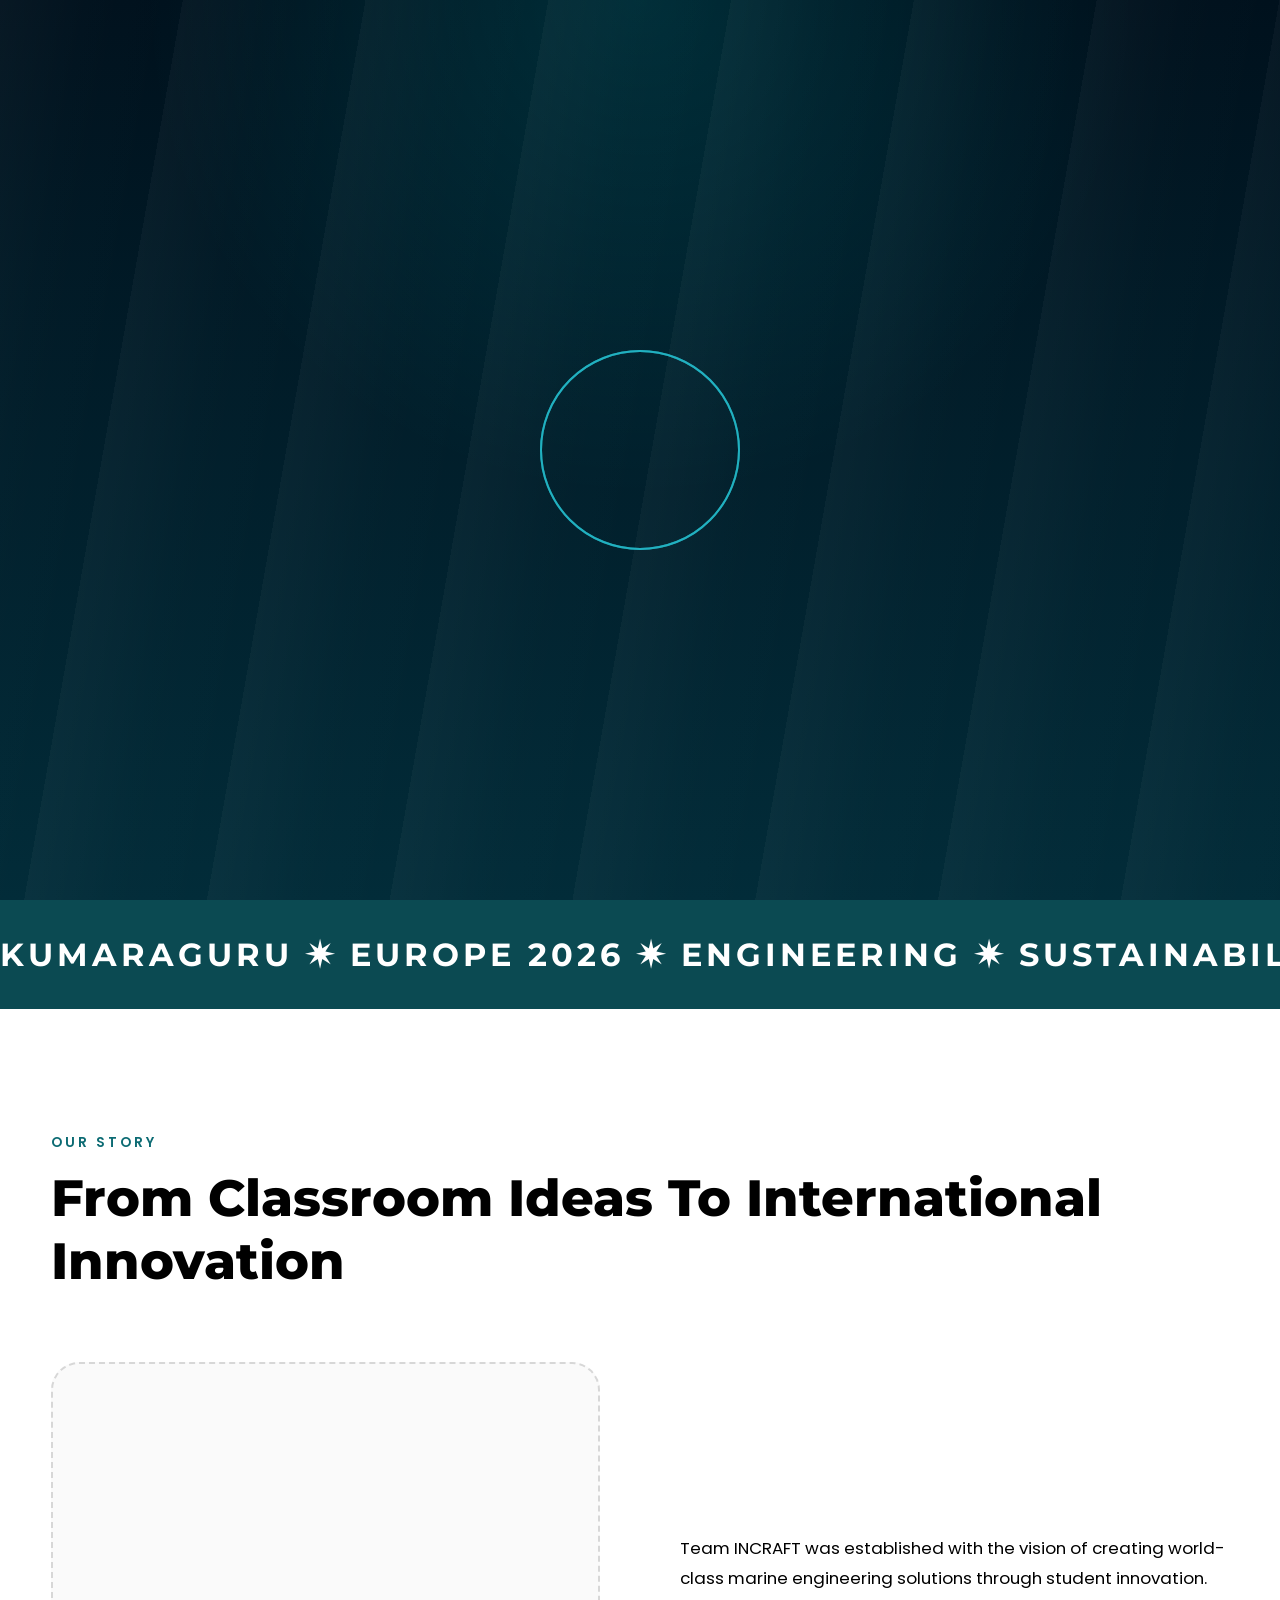
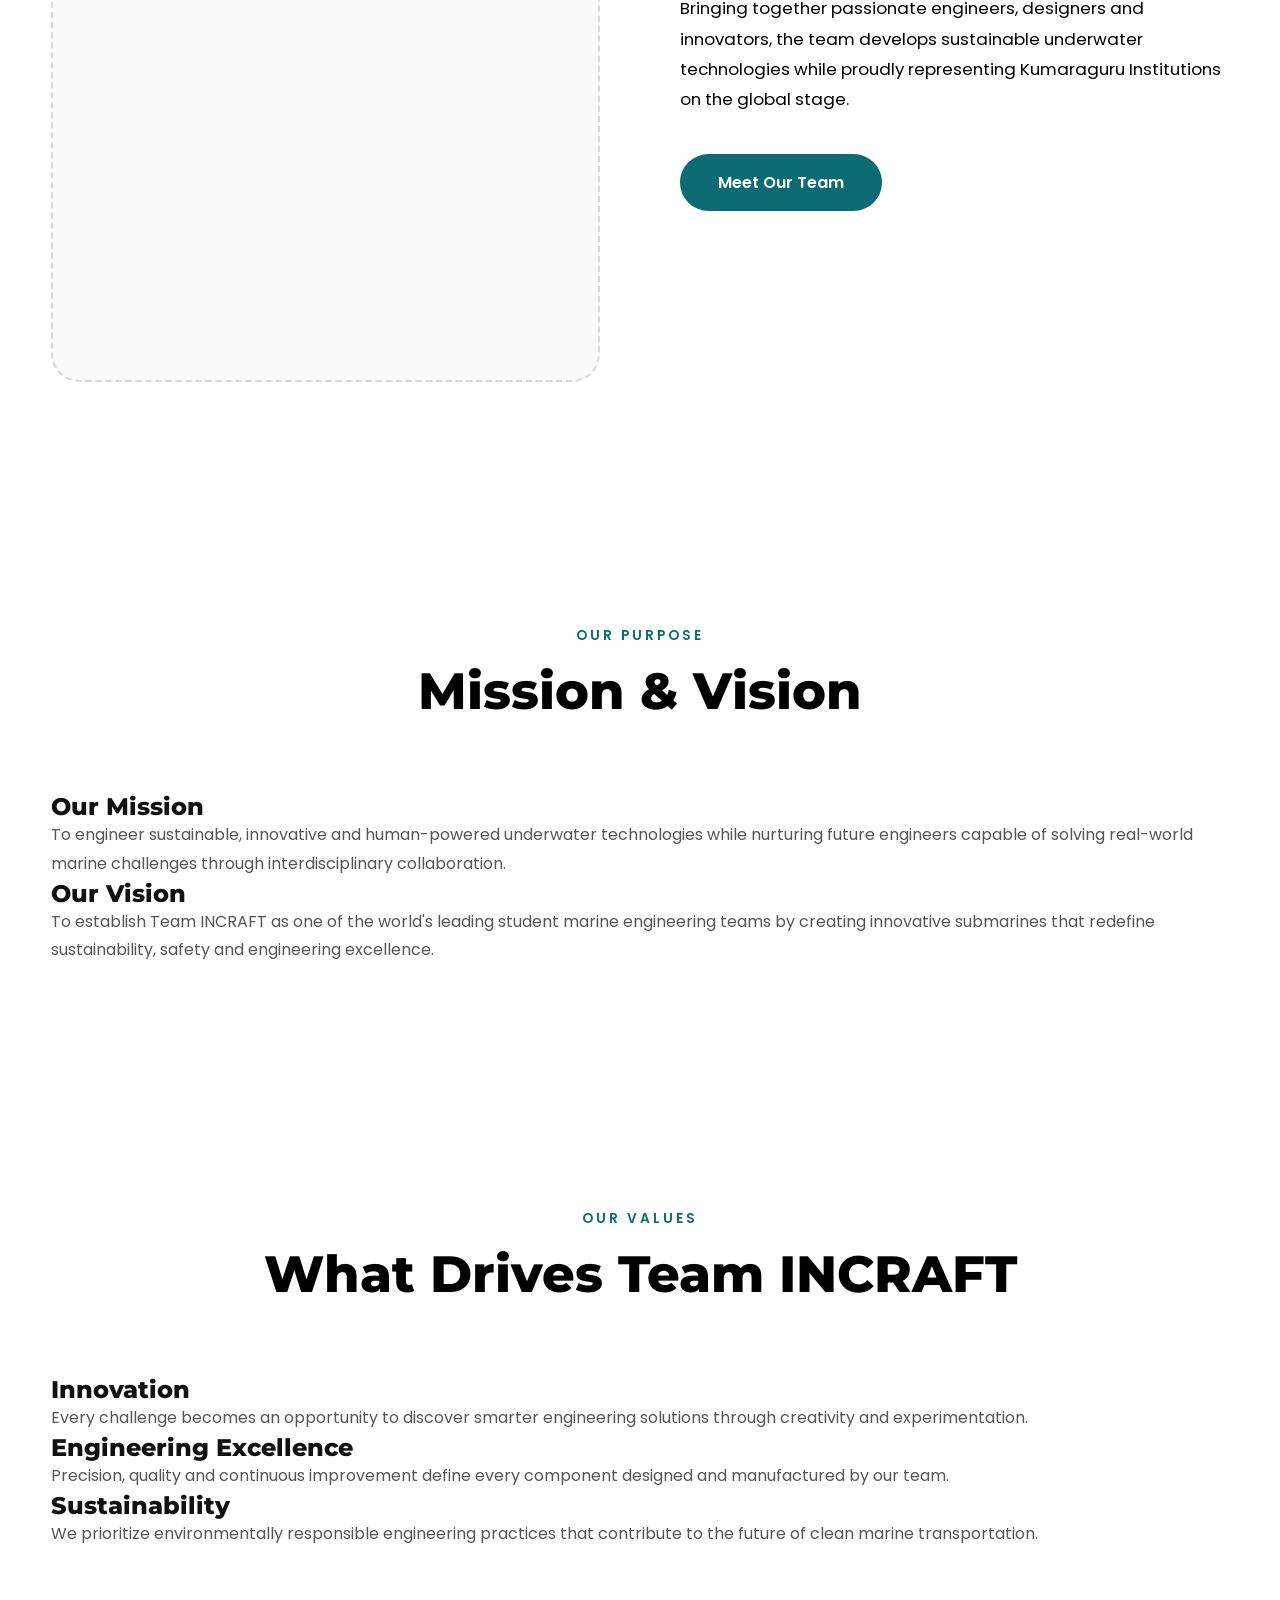
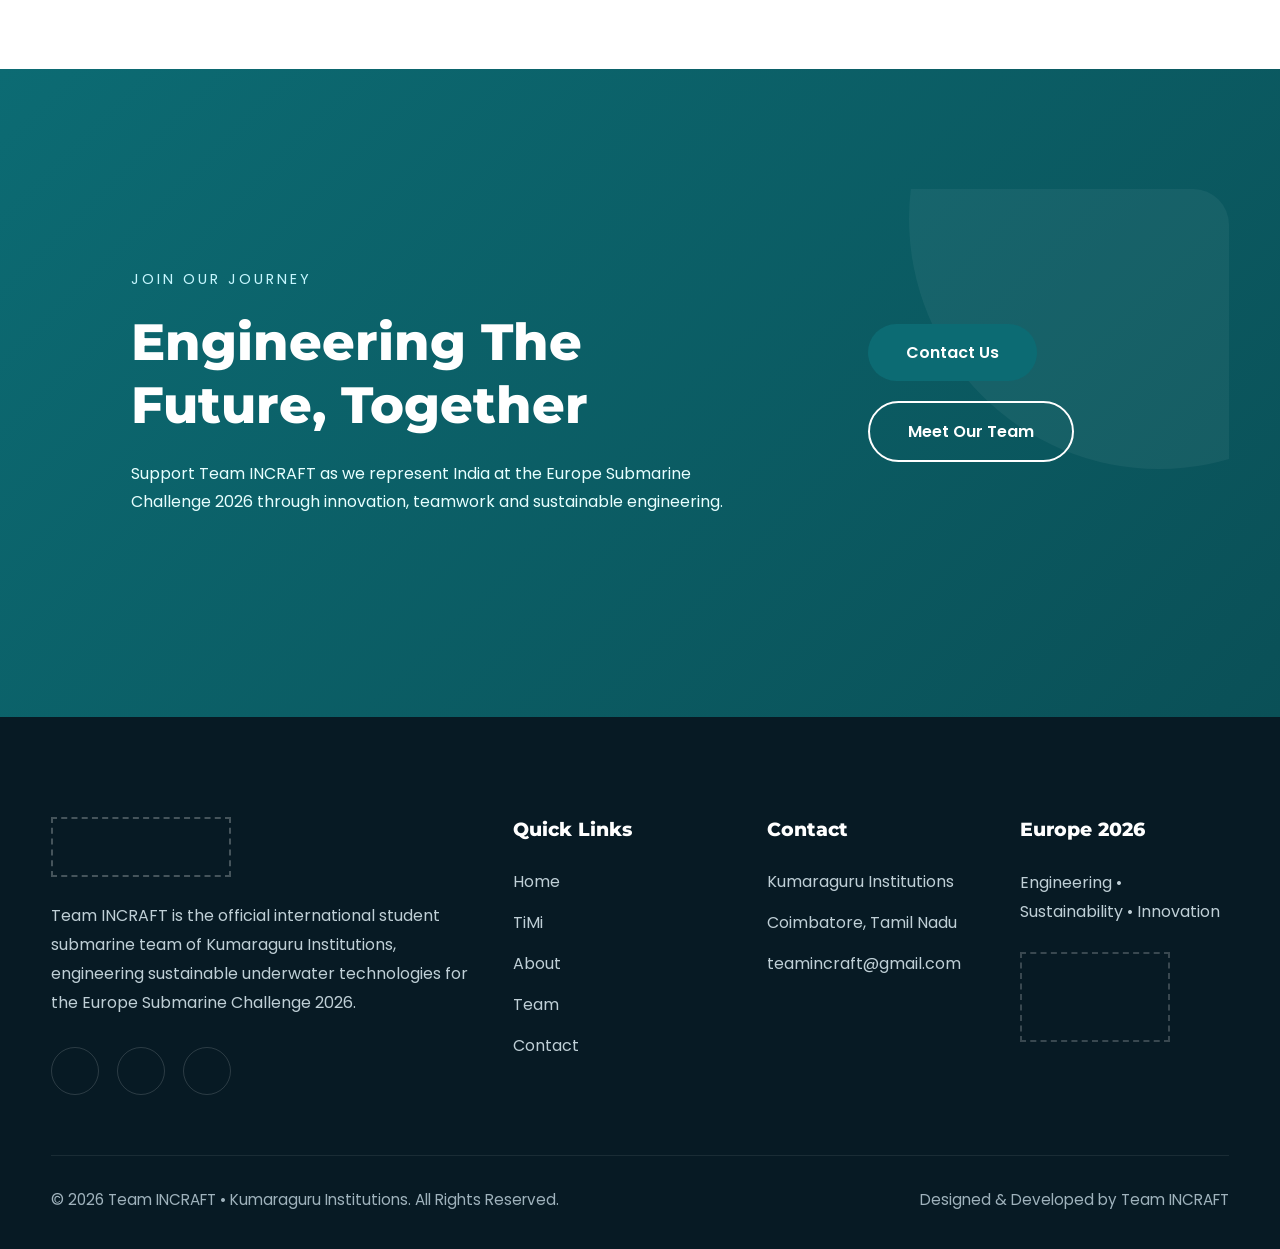
==== about.html @ 266bc71b "started" ====
<!-- ========================================= -->
<!-- about.html -->
<!-- Part 1/3 -->
<!-- ========================================= -->

<!DOCTYPE html>
<html lang="en">

<head>

    <meta charset="UTF-8">
    <meta http-equiv="X-UA-Compatible" content="IE=edge">
    <meta name="viewport" content="width=device-width, initial-scale=1.0">

    <title>About Team INCRAFT | Kumaraguru Institutions</title>

    <meta name="description"
        content="Learn about Team INCRAFT, India's international student engineering team representing Kumaraguru Institutions in the Europe Submarine Challenge 2026.">

    <link rel="preconnect" href="https://fonts.googleapis.com">

    <link rel="preconnect" href="https://fonts.gstatic.com" crossorigin>

    <link href="https://fonts.googleapis.com/css2?family=Montserrat:wght@300;400;500;600;700;800;900&family=Poppins:wght@300;400;500;600;700&display=swap"
        rel="stylesheet">

    <link rel="stylesheet" href="css/style.css">
    <link rel="stylesheet" href="css/responsive.css">

</head>

<body>

    <!-- ========================================= -->
    <!-- LOADER -->
    <!-- ========================================= -->

    <div id="loader">

        <div class="ocean-gradient"></div>

        <div class="light-rays"></div>

        <div class="bubble-layer">

            <img src="assets/loading/bubbles.svg" alt="">
            <img src="assets/loading/bubbles.svg" alt="">
            <img src="assets/loading/bubbles.svg" alt="">
            <img src="assets/loading/bubbles.svg" alt="">

        </div>

        <div class="sonar-circle sonar-1"></div>
        <div class="sonar-circle sonar-2"></div>
        <div class="sonar-circle sonar-3"></div>


        <div class="loader-logo">

            <img src="assets/loading/logo.svg" alt="Team INCRAFT">

        </div>

    </div>

    <!-- ========================================= -->
    <!-- WEBSITE -->
    <!-- ========================================= -->

    <div id="website">

        <!-- ========================================= -->
        <!-- NAVBAR -->
        <!-- ========================================= -->

        <header class="navbar">

            <div class="container">

                <a href="index.html" class="logo">

                    <div class="logo-box"></div>

                </a>

                <nav>

                    <ul class="nav-links">

                        <li><a href="index.html">Home</a></li>

                        <li><a href="team.html">Team</a></li>

                        <li><a href="timi.html">TiMi</a></li>

                        <li><a class="active" href="about.html">About</a></li>

                        <li><a href="contact.html">Contact</a></li>

                    </ul>

                </nav>

                <a href="contact.html" class="support-btn">

                    Support Us

                </a>

              <a href="menu.html" class="mobile-toggle" aria-label="Open Menu">

    <span></span>
    <span></span>
    <span></span>

</a>

        </header>

        <!-- ========================================= -->
        <!-- HERO -->
        <!-- ========================================= -->

        <section class="hero">

            <div class="hero-overlay"></div>

            <div class="container hero-container">

                <div class="hero-content">

                    <p class="hero-subtitle">

                        ABOUT TEAM INCRAFT

                    </p>

                    <h1>

                        Engineering

                        <span>

                            The Future Beneath
                            The Ocean

                        </span>

                    </h1>

                    <p class="hero-description">

                        Team INCRAFT is the official student engineering
                        team of Kumaraguru Institutions developing
                        India's next-generation human-powered submarine
                        for the Europe Submarine Challenge 2026.

                    </p>

                </div>

                <div class="hero-image">

                    <img src="/assets/loading/submarine.svg">
                </div>

            </div>

        </section>

        <!-- ========================================= -->
        <!-- MARQUEE -->
        <!-- ========================================= -->

        <section class="marquee-section">

            <div class="marquee">

                <div class="marquee-track">

                    <span>

                        KUMARAGURU ✷ EUROPE 2026 ✷ ENGINEERING ✷ SUSTAINABILITY ✷

                    </span>

                    <span>

                        KUMARAGURU ✷ EUROPE 2026 ✷ ENGINEERING ✷ SUSTAINABILITY ✷

                    </span>

                    <span>

                        KUMARAGURU ✷ EUROPE 2026 ✷ ENGINEERING ✷ SUSTAINABILITY ✷

                    </span>

                </div>

            </div>

        </section>

        <!-- ========================================= -->
        <!-- OUR STORY -->
        <!-- ========================================= -->

        <section class="about-preview">

            <div class="container">

                <div class="section-heading">

                    <span>

                        OUR STORY

                    </span>

                    <h2>

                        From Classroom Ideas To
                        International Innovation

                    </h2>

                </div>

                <div class="about-grid">

                    <div class="about-image">

                        <!-- Team Working Image -->

                    </div>

                    <div class="about-content">

                        <p>

                            Team INCRAFT was established with the vision
                            of creating world-class marine engineering
                            solutions through student innovation.
                            Bringing together passionate engineers,
                            designers and innovators, the team develops
                            sustainable underwater technologies while
                            proudly representing Kumaraguru Institutions
                            on the global stage.

                        </p>

                        <a href="team.html" class="primary-btn">

                            Meet Our Team

                        </a>

                    </div>

                </div>

            </div>

        </section>

                <!-- ========================================= -->
        <!-- MISSION & VISION -->
        <!-- ========================================= -->

        <section class="mission-vision">

            <div class="container">

                <div class="section-heading center">

                    <span>

                        OUR PURPOSE

                    </span>

                    <h2>

                        Mission & Vision

                    </h2>

                </div>

                <div class="mission-grid">

                    <!-- Mission Card -->

                    <article class="mission-card">

                        <div class="mission-icon">

                            <!-- Mission Icon -->

                        </div>

                        <h3>

                            Our Mission

                        </h3>

                        <p>

                            To engineer sustainable, innovative and
                            human-powered underwater technologies while
                            nurturing future engineers capable of solving
                            real-world marine challenges through
                            interdisciplinary collaboration.

                        </p>

                    </article>

                    <!-- Vision Card -->

                    <article class="mission-card">

                        <div class="mission-icon">

                            <!-- Vision Icon -->

                        </div>

                        <h3>

                            Our Vision

                        </h3>

                        <p>

                            To establish Team INCRAFT as one of the
                            world's leading student marine engineering
                            teams by creating innovative submarines that
                            redefine sustainability, safety and
                            engineering excellence.

                        </p>

                    </article>

                </div>

            </div>

        </section>

        <!-- ========================================= -->
        <!-- OUR VALUES -->
        <!-- ========================================= -->

        <section class="values-section">

            <div class="container">

                <div class="section-heading center">

                    <span>

                        OUR VALUES

                    </span>

                    <h2>

                        What Drives Team INCRAFT

                    </h2>

                </div>

                <div class="features-grid">

                    <!-- Value 01 -->

                    <article class="feature-card">

                        <div class="feature-image">

                            <!-- Innovation Image -->

                        </div>

                        <h3>

                            Innovation

                        </h3>

                        <p>

                            Every challenge becomes an opportunity to
                            discover smarter engineering solutions through
                            creativity and experimentation.

                        </p>

                    </article>

                    <!-- Value 02 -->

                    <article class="feature-card">

                        <div class="feature-image">

                            <!-- Engineering Image -->

                        </div>

                        <h3>

                            Engineering Excellence

                        </h3>

                        <p>

                            Precision, quality and continuous improvement
                            define every component designed and
                            manufactured by our team.

                        </p>

                    </article>

                    <!-- Value 03 -->

                    <article class="feature-card">

                        <div class="feature-image">

                            <!-- Sustainability Image -->

                        </div>

                        <h3>

                            Sustainability

                        </h3>

                        <p>

                            We prioritize environmentally responsible
                            engineering practices that contribute to the
                            future of clean marine transportation.

                        </p>

                    </article>

                </div>

            </div>

        </section>

        <!-- ========================================= -->
        <!-- CTA -->
        <!-- ========================================= -->

        <section class="cta-section">

            <div class="container">

                <div class="cta-wrapper">

                    <div class="cta-content">

                        <span>

                            JOIN OUR JOURNEY

                        </span>

                        <h2>

                            Engineering The Future,
                            Together

                        </h2>

                        <p>

                            Support Team INCRAFT as we represent India at
                            the Europe Submarine Challenge 2026 through
                            innovation, teamwork and sustainable
                            engineering.

                        </p>

                    </div>

                    <div class="cta-buttons">

                        <a href="contact.html" class="primary-btn">

                            Contact Us

                        </a>

                        <a href="team.html" class="secondary-btn">

                            Meet Our Team

                        </a>

                    </div>

                </div>

            </div>

        </section>

                <!-- ========================================= -->
        <!-- FOOTER -->
        <!-- ========================================= -->

        <footer class="footer">

            <div class="container">

                <div class="footer-top">

                    <!-- ABOUT -->

                    <div class="footer-column">

                        <div class="footer-logo">

                            <!-- Team INCRAFT Logo -->

                        </div>

                        <p>

                            Team INCRAFT is the official international
                            student submarine team of Kumaraguru
                            Institutions, engineering sustainable
                            underwater technologies for the Europe
                            Submarine Challenge 2026.

                        </p>

                        <div class="footer-socials">

                            <a href="#" aria-label="Instagram">

                                <!-- Instagram -->

                            </a>

                            <a href="#" aria-label="LinkedIn">

                                <!-- LinkedIn -->

                            </a>

                            <a href="#" aria-label="YouTube">

                                <!-- YouTube -->

                            </a>

                        </div>

                    </div>

                    <!-- QUICK LINKS -->

                    <div class="footer-column">

                        <h4>

                            Quick Links

                        </h4>

                        <ul>

                            <li><a href="index.html">Home</a></li>

                            <li><a href="timi.html">TiMi</a></li>

                            <li><a href="about.html">About</a></li>

                            <li><a href="team.html">Team</a></li>

                            <li><a href="contact.html">Contact</a></li>

                        </ul>

                    </div>

                    <!-- CONTACT -->

                    <div class="footer-column">

                        <h4>

                            Contact

                        </h4>

                        <ul>

                            <li>

                                Kumaraguru Institutions

                            </li>

                            <li>

                                Coimbatore, Tamil Nadu

                            </li>

                            <li>

                                teamincraft@gmail.com

                            </li>

                        </ul>

                    </div>

                    <!-- EUROPE -->

                    <div class="footer-column">

                        <h4>

                            Europe 2026

                        </h4>

                        <p>

                            Engineering • Sustainability • Innovation

                        </p>

                        <div class="footer-kct-logo">

                            <!-- Kumaraguru Institutions Logo -->

                        </div>

                    </div>

                </div>

                <div class="footer-divider"></div>

                <div class="footer-bottom">

                    <p>

                        © 2026 Team INCRAFT • Kumaraguru Institutions.
                        All Rights Reserved.

                    </p>

                    <p>

                        Designed & Developed by Team INCRAFT

                    </p>

                </div>

            </div>

        </footer>

    </div>


    <script src="js/main.js"></script>

</body>

</html>
---- css/style.css ----
@import url('https://fonts.googleapis.com/css2?family=Montserrat:wght@300;400;500;600;700;800;900&family=Poppins:wght@300;400;500;600;700&display=swap');


/*==================================================
CSS VARIABLES
====================================================*/

:root{

    --primary:#0C6B73;
    --primary-light:#27C5D6;
    --secondary:#06383D;

    --white:#ffffff;
    --black:#111111;

    --text:#555555;

    --background:#F7F9FB;

    --border:#E5E7EB;

    --shadow:0 15px 45px rgba(0,0,0,.08);

    --radius:18px;

    --transition:.4s ease;

    --container:1400px;

}


/*==================================================
RESET
====================================================*/

*{

    margin:0;
    padding:0;
    box-sizing:border-box;

}

html{

    scroll-behavior:smooth;

}

body{

    font-family:'Poppins',sans-serif;
    background:var(--white);
    color:var(--text);
}

img{

    display:block;
    width:100%;

}

a{

    text-decoration:none;

}

ul{

    list-style:none;

}

button{

    border:none;
    outline:none;
    cursor:pointer;
    background:none;

}


/*==================================================
TYPOGRAPHY
====================================================*/

h1,h2,h3,h4,h5,h6{

    font-family:'Montserrat',sans-serif;
    color:#111;
    font-weight:800;

}

h1{

    font-size:clamp(3rem,7vw,6.5rem);
    line-height:1;

}

h2{

    font-size:clamp(2.2rem,4vw,4rem);

}

h3{

    font-size:1.5rem;

}

p{

    line-height:1.8;
    font-size:1rem;

}


/*==================================================
COMMON
====================================================*/

.container{

    width:min(92%,var(--container));
    margin:auto;

}

section{

    padding:120px 0;
    position:relative;

}

.section-heading{

    margin-bottom:70px;

}

.section-heading span{

    font-size:.85rem;
    letter-spacing:3px;
    color:var(--primary);
    text-transform:uppercase;
    font-weight:600;

}

.section-heading h2{

    margin-top:12px;

    color: #000000;

}
.section-heading p{
    color: #000000;

}
.center{

    text-align:center;

}


/*==================================================
BUTTONS
====================================================*/

.primary-btn{

    display:inline-flex;
    align-items:center;
    justify-content:center;

    padding:16px 38px;

    background:var(--primary);

    color:#fff;

    border-radius:100px;

    transition:var(--transition);

    font-weight:600;

}

.primary-btn:hover{

    background:#084d53;
    transform:translateY(-4px);

}

.secondary-btn{

    display:inline-flex;

    align-items:center;

    justify-content:center;

    padding:16px 38px;

    border:2px solid var(--primary);

    color:var(--primary);

    border-radius:100px;

    transition:var(--transition);

    font-weight:600;

}

.secondary-btn:hover{

    background:var(--primary);
    color:#fff;

}


/*==================================================
LOADER
====================================================*/

#loader{

    position:fixed;

    inset:0;

    background:#001722;

    display:flex;

    align-items:center;

    justify-content:center;

    flex-direction:column;

    z-index:99999;

    overflow:hidden;

}

.ocean-gradient{

    position:absolute;

    inset:0;

    background:
    radial-gradient(circle at top,
    rgba(0,255,255,.12),
    transparent 45%),
    linear-gradient(#00111d,#022c39);

}

.light-rays{

    position:absolute;

    width:100%;

    height:100%;

    background:
    repeating-linear-gradient(
    100deg,
    rgba(255,255,255,.08),
    rgba(255,255,255,.02) 90px,
    transparent 180px);

    opacity:.4;

    animation:rays 4s linear infinite;

}

.loader-submarine{

    width:280px;

    animation:float 3s ease-in-out infinite;

    z-index:10;

}

.loader-logo{

    width:180px;

    margin-top:50px;

    opacity:0;

    animation:logoReveal 1s forwards;
    animation-delay:2s;

}

.bubble-layer{

    position:absolute;

    inset:0;

}

.bubble-layer img{

    position:absolute;

    width:40px;

    animation:bubbles 8s linear infinite;

}

.bubble-layer img:nth-child(1){

    left:15%;
    bottom:-80px;

}

.bubble-layer img:nth-child(2){

    left:40%;
    bottom:-60px;

}

.bubble-layer img:nth-child(3){

    right:18%;
    bottom:-120px;

}

.bubble-layer img:nth-child(4){

    right:35%;
    bottom:-80px;

}

.sonar-circle{

    position:absolute;

    width:200px;
    height:200px;

    border-radius:50%;

    border:2px solid rgba(39,197,214,.5);

    animation:sonar 2.5s infinite;

}

.sonar-2{

    animation-delay:.8s;

}

.sonar-3{

    animation-delay:1.6s;

}


/*==================================================
ANIMATIONS
====================================================*/

@keyframes sonar{

    0%{

        transform:scale(.2);
        opacity:1;

    }

    100%{

        transform:scale(4);
        opacity:0;

    }

}

@keyframes float{

    0%,100%{

        transform:translateY(0);

    }

    50%{

        transform:translateY(-18px);

    }

}

@keyframes bubbles{

    from{

        transform:translateY(0);
        opacity:0;

    }

    20%{

        opacity:1;

    }

    to{

        transform:translateY(-120vh);
        opacity:0;

    }

}

@keyframes rays{

    from{

        transform:translateX(-100px);

    }

    to{

        transform:translateX(100px);

    }

}

@keyframes logoReveal{

    to{

        opacity:1;

    }

}


/*==================================================
NAVBAR
====================================================*/

.navbar{
    background-color:#06383D;
    position:fixed;

    width:100%;

    top:0;

    left:0;

    z-index:10000;

    padding:22px 0;

    transition:.4s;

}

.navbar.scrolled{

    backdrop-filter:blur(18px);

    background:rgba(0,17,29,.78);

}

.navbar .container{

    display:flex;

    justify-content:space-between;

    align-items:center;

}

.logo{

    width:170px;

}

.logo-box{

    width:170px;

    height:52px;

    border:2px dashed rgba(255,255,255,.3);

    border-radius:8px;

}

.nav-links{

    display:flex;

    gap:45px;

}

.nav-links a{

    color:#fff;

    font-weight:500;

    position:relative;

}

.nav-links a::after{

    content:"";

    position:absolute;

    left:0;

    bottom:-8px;

    width:0;

    height:2px;

    background:#27C5D6;

    transition:.35s;

}

.nav-links a:hover::after,
.nav-links .active::after{

    width:100%;

}

.support-btn{

    background:#fff;

    color:#0C6B73;

    padding:14px 34px;

    border-radius:100px;

    font-weight:600;

    transition:.35s;

}

.support-btn:hover{

    transform:translateY(-4px);

}
/*==================================================
HERO SECTION
====================================================*/

.hero{

    min-height:100vh;

    display:flex;

    align-items:center;


    background:
    linear-gradient(
    rgba(0,16,27,.55),
    rgba(0,16,27,.70)),
    url("../assets/images/hero/hero-bg.webp")
    center/cover no-repeat;

}
.hero1{

    min-height:100vh;

    display:flex;

    align-items:center;


    background:
    linear-gradient(
    rgb(255, 255, 255),
    rgb(255, 255, 255)),
    center/cover no-repeat;

}
.hero1-overlay{

    position:absolute;

    inset:0;

    background:
    radial-gradient(circle at top,
    rgba(255, 255, 255, 0.18)0.18),
    transparent 45%;

    pointer-events:none;

}

.hero1-container{

    display:grid;

    grid-template-columns:1fr 1fr;

    align-items:center;

    gap:70px;

}

.hero1-content{

    color:#000000;

    z-index:5;

}

.hero1-subtitle{

    color:#494141;

    text-transform:uppercase;

    letter-spacing:4px;

    margin-bottom:25px;

    font-size:.9rem;

}

.hero1 h1{

    color:#000000;

    margin-bottom:28px;

}

.hero1 h1 span{

    display:block;

    color:#000000;

}

.hero1-description{

    color:#4b4343;

    max-width:620px;

    margin-bottom:45px;

    font-size:1.1rem;

}
.hero1-image{

    width:100%;

    border-radius:40px;

    border:2px dashed rgba(255,255,255,.18);

    position:relative;

    animation:submarineFloat1 6s ease-in-out infinite;

}

.hero1-buttons{

    display:flex;

    gap:22px;

    flex-wrap:wrap;

}
.hero-overlay{

    position:absolute;

    inset:0;

    background:
    radial-gradient(circle at top,
    rgba(39,197,214,.18),
    transparent 45%);

    pointer-events:none;

}

.hero-container{

    display:grid;

    grid-template-columns:1fr 1fr;

    align-items:center;

    gap:70px;

}

.hero-content{

    color:#fff;

    z-index:5;

}

.hero-subtitle{

    color:#C9F6FF;

    text-transform:uppercase;

    letter-spacing:4px;

    margin-bottom:25px;

    font-size:.9rem;

}

.hero h1{

    color:#fff;

    margin-bottom:28px;

}

.hero h1 span{

    display:block;

    color:#6BE6F5;

}

.hero-description{

    color:#E6F8FB;

    max-width:620px;

    margin-bottom:45px;

    font-size:1.1rem;

}

.hero-buttons{

    display:flex;

    gap:22px;

    flex-wrap:wrap;

}

.hero-image{

    width:100%;

    height:700px;

    border-radius:40px;

    border:2px dashed rgba(255,255,255,.18);

    position:relative;

    animation:submarineFloat 6s ease-in-out infinite;

}

.hero-scroll{

    position:absolute;

    bottom:45px;

    left:50%;

    transform:translateX(-50%);

    color:#fff;

    font-size:.9rem;

    letter-spacing:3px;

    animation:scrollIndicator 2.2s infinite;

}

@keyframes submarineFloat{

    0%,100%{

        transform:translateY(0);

    }

    50%{

        transform:translateY(-25px);

    }

}

@keyframes scrollIndicator{

    0%,100%{

        transform:translate(-50%,0);

        opacity:1;

    }

    50%{

        transform:translate(-50%,12px);

        opacity:.5;

    }

}


/*==================================================
INFINITE MARQUEE
====================================================*/

.marquee-section{

    padding:35px 0;

    background:#0B4A52;

    overflow:hidden;

}

.marquee{

    width:100%;

    overflow:hidden;

}

.marquee-track{

    display:flex;

    width:max-content;

    animation:marqueeMove 22s linear infinite;

}

.marquee-track span{

    font-family:"Montserrat";

    color:#ffffff;

    font-size:2rem;

    font-weight:700;

    letter-spacing:4px;

    white-space:nowrap;

    padding-right:120px;

}

@keyframes marqueeMove{

    from{

        transform:translateX(0);

    }

    to{

        transform:translateX(-50%);

    }

}


/*==================================================
ABOUT SECTION
====================================================*/

.about-preview{

    background:#fff;

}

.about-grid{

    display:grid;

    grid-template-columns:1fr 1fr;

    gap:80px;

    align-items:center;

}

.about-image{

    width:100%;

    height:620px;

    border-radius:28px;

    border:2px dashed #d7d7d7;

    background:#fafafa;

}

.about-content p{
    color: #000000;
    margin-bottom:40px;

    font-size:1.05rem;

}


/*==================================================
JOURNEY
====================================================*/

.journey{

    background:#F7F9FB;

    overflow:hidden;

}

.background-title{

    position:absolute;

    top:60px;

    left:0;

    width:max-content;

    font-size:7rem;

    font-family:"Montserrat",sans-serif;

    font-weight:900;

    color:rgba(0,0,0,.03);

    white-space:nowrap;

    animation:backgroundScroll 28s linear infinite;

}

@keyframes backgroundScroll{

    from{

        transform:translateX(0);

    }

    to{

        transform:translateX(-50%);

    }

}

.timeline{

    position:relative;

    width:100%;

    margin-top:90px;

}

.timeline-line{

    position:absolute;

    left:50%;

    transform:translateX(-50%);

    width:4px;

    height:100%;

    background:#27C5D6;

}

.timeline-item{

    width:50%;

    padding:35px 60px;

    position:relative;

}

.timeline-item.left{

    left:0;

    text-align:right;

}

.timeline-item.right{

    left:50%;

}

.timeline-icon{

    width:74px;

    height:74px;

    background:#0C6B73;

    border-radius:50%;

    position:absolute;

    top:38px;

    display:flex;

    justify-content:center;

    align-items:center;

}

.timeline-item.left .timeline-icon{

    right:-37px;

}

.timeline-item.right .timeline-icon{

    left:-37px;

}

.timeline-content{

    background:#fff;

    border-radius:22px;

    padding:35px;

    box-shadow:var(--shadow);

    transition:.35s;

}
.timeline-content p{
    color: #000000;
}

.timeline-content:hover{

    transform:translateY(-8px);

}

.timeline-content h3{

    margin-bottom:18px;

}


/*==================================================
TEAM PREVIEW
====================================================*/

.team-preview{

    background:#fff;

}

.team-grid{

    display:grid;

    grid-template-columns:repeat(3,1fr);

    gap:35px;

}

.team-card{

    overflow:hidden;

    border-radius:26px;

    box-shadow:var(--shadow);

    transition:.35s;

    background:#fff;

}

.team-card:hover{

    transform:translateY(-10px);

}

.team-image{

    width:100%;

    height:500px;

    border:2px dashed #d7d7d7;

    background:#fafafa;

}

.section-button{

    text-align:center;

    margin-top:70px;

}
/*==================================================
SPONSORS
====================================================*/

.sponsors{

    background:var(--background);

    overflow:hidden;

}

.sponsor-slider{

    position:relative;

    width:100%;

    overflow:hidden;

    margin-top:60px;

    padding:20px 0;

}

.sponsor-track{

    display:flex;

    align-items:center;

    gap:60px;

    width:max-content;

    animation:sponsorMove 28s linear infinite;

}

.sponsor-track:hover{

    animation-play-state:paused;

}

.sponsor-logo{

    width:220px;

    height:120px;

    border-radius:20px;

    border:2px dashed #d8d8d8;

    background:#fff;

    flex-shrink:0;

    display:flex;

    justify-content:center;

    align-items:center;

    transition:.35s;

}

.sponsor-logo:hover{

    transform:translateY(-8px);

    box-shadow:0 20px 50px rgba(0,0,0,.12);

}

@keyframes sponsorMove{

    from{

        transform:translateX(0);

    }

    to{

        transform:translateX(-50%);

    }

}


/*==================================================
CTA SECTION
====================================================*/

.cta-section{

    background:linear-gradient(135deg,#0C6B73,#0A5057);

    color:#fff;

}

.cta-wrapper{

    display:flex;

    justify-content:space-between;

    align-items:center;

    gap:80px;

    padding:80px;

    border-radius:36px;

    overflow:hidden;

    position:relative;

}

.cta-wrapper::before{

    content:"";

    position:absolute;

    width:500px;

    height:500px;

    border-radius:50%;

    background:rgba(255,255,255,.05);

    top:-220px;

    right:-180px;

}

.cta-content{

    max-width:760px;

    z-index:2;

}

.cta-content span{

    display:block;

    letter-spacing:3px;

    font-size:.9rem;

    margin-bottom:20px;

    color:#C7F7FF;

}

.cta-content h2{

    color:#fff;

    margin-bottom:24px;

}

.cta-content p{

    color:#E8FFFF;

    max-width:620px;

}

.cta-buttons{

    display:flex;

    gap:20px;

    flex-wrap:wrap;

    z-index:2;

}

.cta-section .secondary-btn{

    color:#fff;

    border-color:#fff;

}

.cta-section .secondary-btn:hover{

    background:#fff;

    color:var(--primary);

}


/*==================================================
FOOTER
====================================================*/

.footer{

    background:#071A24;

    color:#cfd9de;

    padding:100px 0 35px;

}

.footer-top{

    display:grid;

    grid-template-columns:2fr 1fr 1fr 1fr;

    gap:70px;

}

.footer-column h4{

    color:#fff;

    margin-bottom:28px;

    font-size:1.2rem;

}

.footer-column p{

    color:#bfcfd6;

}

.footer-column ul{

    display:flex;

    flex-direction:column;

    gap:16px;

}

.footer-column ul li{

    color:#bfcfd6;

}

.footer-column ul li a{

    color:#bfcfd6;

    transition:.3s;

}

.footer-column ul li a:hover{

    color:#27C5D6;

}

.footer-logo{

    width:180px;

    height:60px;

    border:2px dashed rgba(255,255,255,.25);

    margin-bottom:25px;

}

.footer-socials{

    display:flex;

    gap:18px;

    margin-top:30px;

}

.footer-socials a{

    width:48px;

    height:48px;

    border-radius:50%;

    border:1px solid rgba(255,255,255,.15);

    transition:.35s;

}

.footer-socials a:hover{

    background:var(--primary);

    transform:translateY(-4px);

}

.footer-kct-logo{

    width:150px;

    height:90px;

    margin-top:25px;

    border:2px dashed rgba(255,255,255,.2);

}

.footer-divider{

    width:100%;

    height:1px;

    background:rgba(255,255,255,.08);

    margin:60px 0 30px;

}

.footer-bottom{

    display:flex;

    justify-content:space-between;

    align-items:center;

    gap:20px;

    flex-wrap:wrap;

}

.footer-bottom p{

    font-size:.95rem;

    color:#9fb2bc;

}


/*==================================================
SCROLL REVEAL
====================================================*/

.reveal{

    opacity:0;

    transform:translateY(60px);

    transition:1s ease;

}

.reveal.active{

    opacity:1;

    transform:translateY(0);

}


/*==================================================
CUSTOM SCROLLBAR
====================================================*/

::-webkit-scrollbar{

    width:10px;

}

::-webkit-scrollbar-track{

    background:#eef3f5;

}

::-webkit-scrollbar-thumb{

    background:#0C6B73;

    border-radius:100px;

}

::-webkit-scrollbar-thumb:hover{

    background:#08474d;

}


/*==================================================
SELECTION
====================================================*/

::selection{

    background:#27C5D6;

    color:#fff;

}


/*==================================================
UTILITY CLASSES
====================================================*/

.hidden{

    display:none;

}

.text-center{

    text-align:center;

}

.mt-60{

    margin-top:60px;

}

.mb-60{

    margin-bottom:60px;

}

.w-100{

    width:100%;

}
/*==========================
MOBILE MENU PAGE
===========================*/

.mobile-menu-page{
    margin:0;
    background:#06383D;
    font-family:"Poppins",sans-serif;
    overflow:hidden;
}

.mobile-menu{

    width:100%;
    min-height:100vh;

    display:flex;
    flex-direction:column;

    justify-content:space-between;

    background:
    radial-gradient(circle at top,
    rgba(39,197,214,.15),
    transparent 45%),
    linear-gradient(180deg,#06383D,#04272B);

    padding:35px 28px;

}

.mobile-header{

    display:flex;
    justify-content:space-between;
    align-items:center;

}

.mobile-logo .logo-box{

    width:160px;
    height:55px;

    border:2px dashed rgba(255,255,255,.25);
    border-radius:10px;

}

.close-menu{

    font-size:2.5rem;

    color:white;

    text-decoration:none;
}

.mobile-navigation{

    flex:1;

    display:flex;
    justify-content:center;
    align-items:center;

}

.mobile-navigation ul{

    width:100%;
    padding:0;

    list-style:none;

}

.mobile-navigation li{

    margin:25px 0;

}

.mobile-navigation a{

    text-decoration:none;

    color:white;

    font-family:"Montserrat";

    font-size:2rem;

    font-weight:700;

    transition:.3s;

}

.mobile-navigation a:hover{

    color:#27C5D6;
    padding-left:12px;

}

.mobile-support-wrapper{

    display:flex;
    justify-content:center;

    margin-bottom:45px;

}

.mobile-support-wrapper .primary-btn{

    width:280px;
    height:65px;

    font-size:1.1rem;

}

.mobile-socials{

    display:flex;

    justify-content:center;

    gap:22px;

    margin-bottom:35px;

}

.social-icon{

    width:55px;
    height:55px;

    border-radius:50%;

    border:2px solid rgba(255,255,255,.25);

    transition:.3s;

}

.social-icon:hover{

    background:#27C5D6;
    transform:translateY(-5px);

}

.mobile-footer{

    text-align:center;

    color:#9CDCE5;

    letter-spacing:3px;

    font-size:.8rem;

}
---- css/responsive.css ----
/*==================================================
RESPONSIVE.CSS
Team INCRAFT Website
====================================================*/


/*==================================================
LARGE DESKTOP
1600px
====================================================*/

@media (max-width:1600px){

:root{

    --container:1300px;

}

.hero-image{

    height:620px;

}

.background-title{

    font-size:6rem;

}

}


/*==================================================
LAPTOP
1400px
====================================================*/

@media (max-width:1400px){

:root{

    --container:1180px;

}

.hero-container{

    gap:50px;

}

.hero-image{

    height:580px;

}

.timeline-item{

    padding:30px 45px;

}

.team-image{

    height:430px;

}

.footer-top{

    gap:45px;

}

}


/*==================================================
LAPTOP
1200px
====================================================*/

@media (max-width:1200px){

.hero{

    padding-top:140px;

}

.hero-container{

    grid-template-columns:1fr;

    text-align:center;

}

.hero-content{

    display:flex;
    flex-direction:column;
    align-items:center;

}

.hero-description{

    margin:auto;
    margin-bottom:40px;

}

.hero-image{

    width:80%;
    margin:auto;
    height:520px;

}

.about-grid{

    grid-template-columns:1fr;

}

.about-image{

    order:1;

}

.about-content{

    order:2;

}

.team-grid{

    grid-template-columns:repeat(2,1fr);

}

.footer-top{

    grid-template-columns:repeat(2,1fr);

}

.cta-wrapper{

    flex-direction:column;

    align-items:flex-start;

}

}


/*==================================================
TABLET
1024px
====================================================*/

@media (max-width:1024px){

.nav-links{

    display:none;

}

.support-btn{

    display:none;

}

.mobile-toggle{

    display:flex;

    flex-direction:column;

    gap:5px;

}

.mobile-toggle span{

    width:30px;

    height:3px;

    background:#fff;

}

.hero{

    min-height:auto;

    padding-bottom:100px;

}

.hero-image{

    width:100%;
    height:470px;

}

.timeline-line{

    left:30px;

}

.timeline-item{

    width:100%;

    left:0!important;

    text-align:left;

    padding-left:95px;

    padding-right:20px;

    margin-bottom:40px;

}

.timeline-item.left .timeline-icon,
.timeline-item.right .timeline-icon{

    left:-6px;

}

.background-title{

    font-size:4rem;

}

.sponsor-logo{

    width:180px;
    height:100px;

}

}


/*==================================================
TABLET
768px
====================================================*/

@media (max-width:768px){

section{

    padding:90px 0;

}

.hero h1{

    font-size:3.5rem;

}

.hero-image{

    height:380px;

}

.hero-buttons{

    justify-content:center;

}

.about-image{

    height:430px;

}

.team-grid{

    grid-template-columns:1fr;

}

.team-image{

    height:500px;

}

.footer-top{

    grid-template-columns:1fr;

}

.footer-bottom{

    flex-direction:column;

    text-align:center;

}

.cta-wrapper{

    padding:55px;

}

.cta-buttons{

    width:100%;

}

.cta-buttons a{

    width:100%;

}

.marquee-track span{

    font-size:1.4rem;

}

.background-title{

    display:none;

}

}


/*==================================================
LARGE MOBILE
600px
====================================================*/

@media (max-width:600px){

.container{

    width:92%;

}

.hero{

    padding-top:120px;

}

.hero h1{

    font-size:3rem;

}

.hero-description{

    font-size:.95rem;

}

.hero-image{

    height:320px;

    border-radius:25px;

}

.about-image{

    height:320px;

}

.team-image{

    height:400px;

}

.timeline-content{

    padding:25px;

}

.sponsor-logo{

    width:150px;

    height:85px;

}

.cta-wrapper{

    padding:40px;

}

.footer{

    padding-top:80px;

}

}


/*==================================================
MOBILE
480px
====================================================*/

@media (max-width:480px){

section{

    padding:70px 0;

}

.logo{

    width:135px;

}

.logo-box{

    width:135px;
    height:42px;

}

.hero h1{

    font-size:2.5rem;

}

.hero-subtitle{

    font-size:.75rem;

}

.hero-description{

    font-size:.9rem;

}

.hero-image{

    height:270px;

}

.primary-btn,
.secondary-btn{

    width:100%;

}

.hero-buttons{

    width:100%;

}

.about-image{

    height:270px;

}

.team-image{

    height:320px;

}

.timeline-item{

    padding-left:75px;

}

.timeline-icon{

    width:58px;
    height:58px;

}

.timeline-content{

    padding:22px;

}

.timeline-content h3{

    font-size:1.2rem;

}

.section-heading{

    margin-bottom:45px;

}

.section-heading h2{

    font-size:2rem;

}

.marquee-track span{

    font-size:1.1rem;

}

.cta-wrapper{

    padding:30px;

}

.cta-content h2{

    font-size:2rem;

}

.sponsor-track{

    gap:30px;

}

.sponsor-logo{

    width:130px;
    height:75px;

}

.footer-column{

    text-align:center;

}

.footer-socials{

    justify-content:center;

}

.footer-logo,
.footer-kct-logo{

    margin-inline:auto;

}

}


/*==================================================
SMALL MOBILE
360px
====================================================*/

@media (max-width:360px){

.hero h1{

    font-size:2.2rem;

}

.hero-image{

    height:230px;

}

.about-image{

    height:230px;

}

.team-image{

    height:280px;

}

.timeline-item{

    padding-left:65px;

}

.timeline-content{

    padding:18px;

}

.cta-wrapper{

    padding:22px;

}

.primary-btn,
.secondary-btn{

    padding:14px 22px;

    font-size:.9rem;

}

}


/*==================================================
ULTRAWIDE
2200px+
====================================================*/

@media (min-width:2200px){

:root{

    --container:1800px;

}

.hero h1{

    font-size:8rem;

}

.hero-description{

    font-size:1.3rem;

}
.hero h1{

    font-size:8rem;

}

.hero-description{

    font-size:1.3rem;

}

.hero-image{

    height:850px;

}

.about-image{

    height:760px;

}

.team-image{

    height:650px;

}

.background-title{

    font-size:9rem;

}

.marquee-track span{

    font-size:3rem;

}

.sponsor-logo{

    width:260px;

    height:140px;

}

}
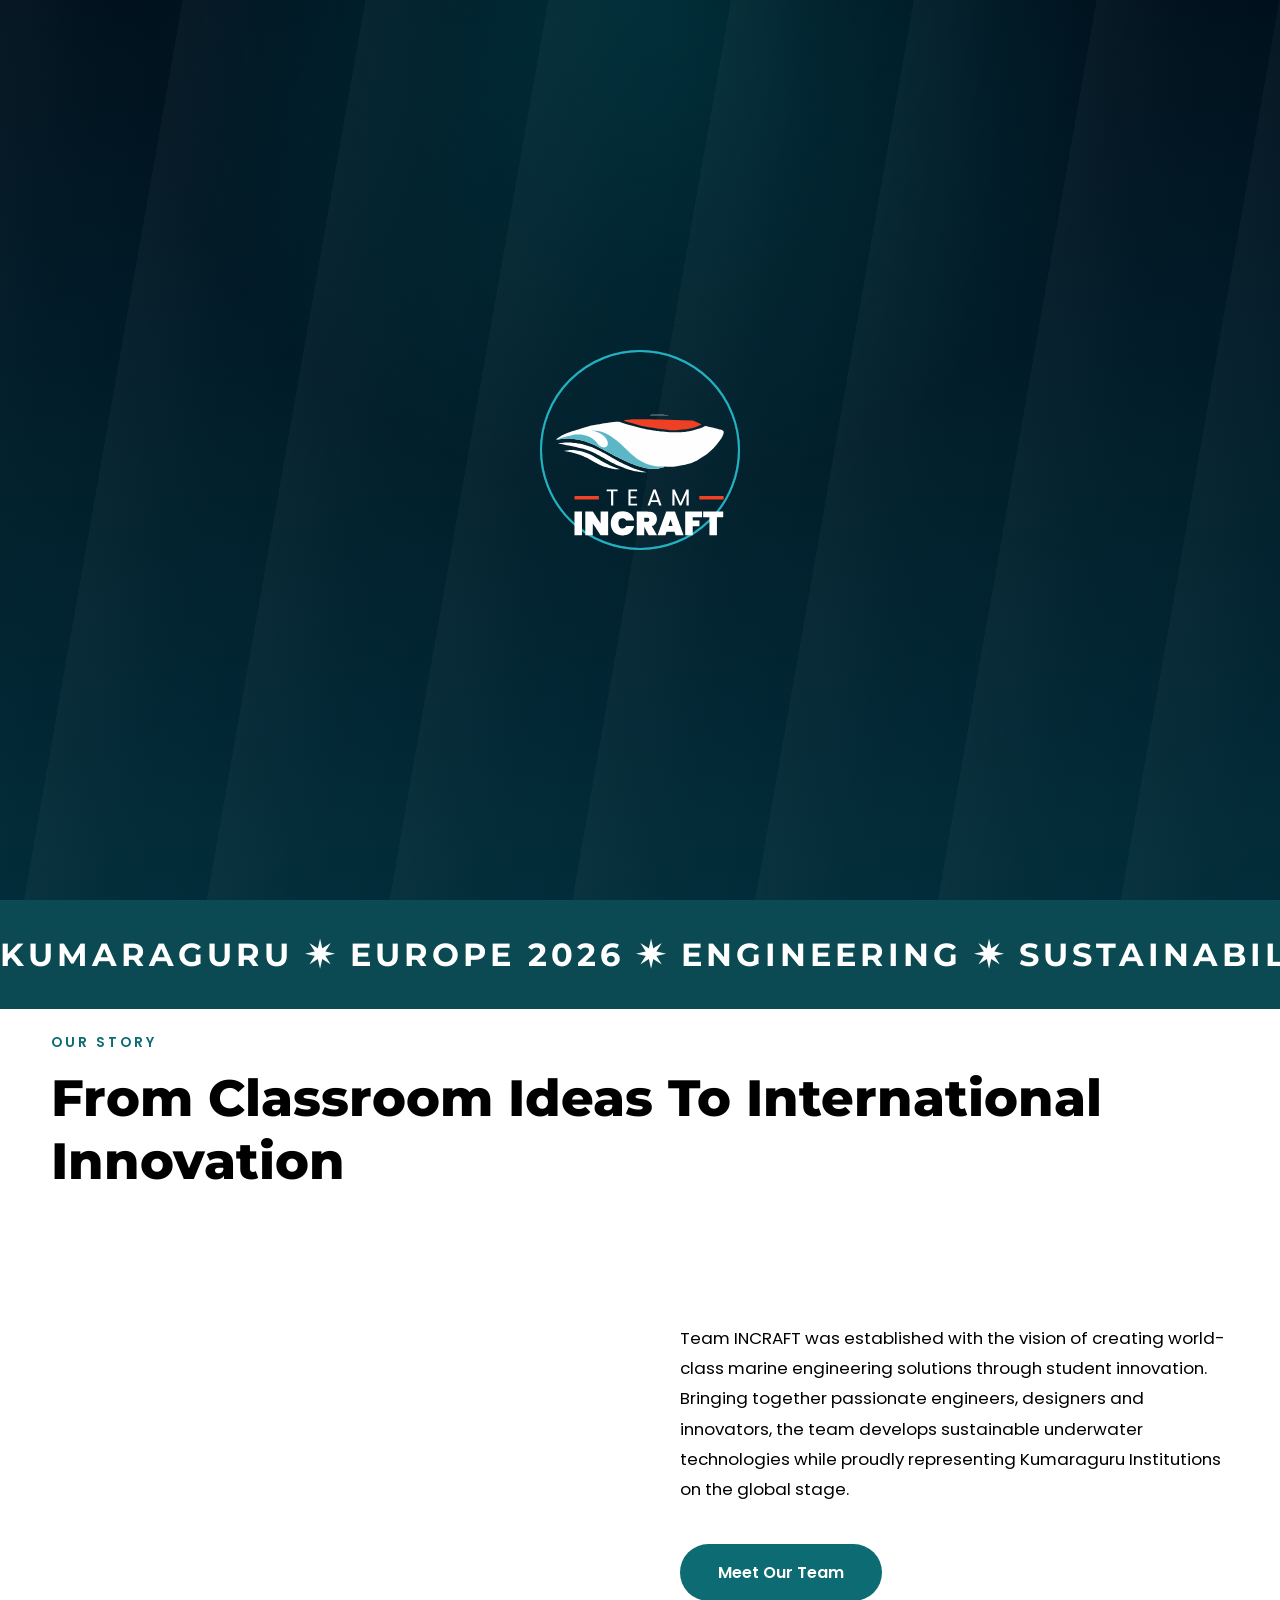
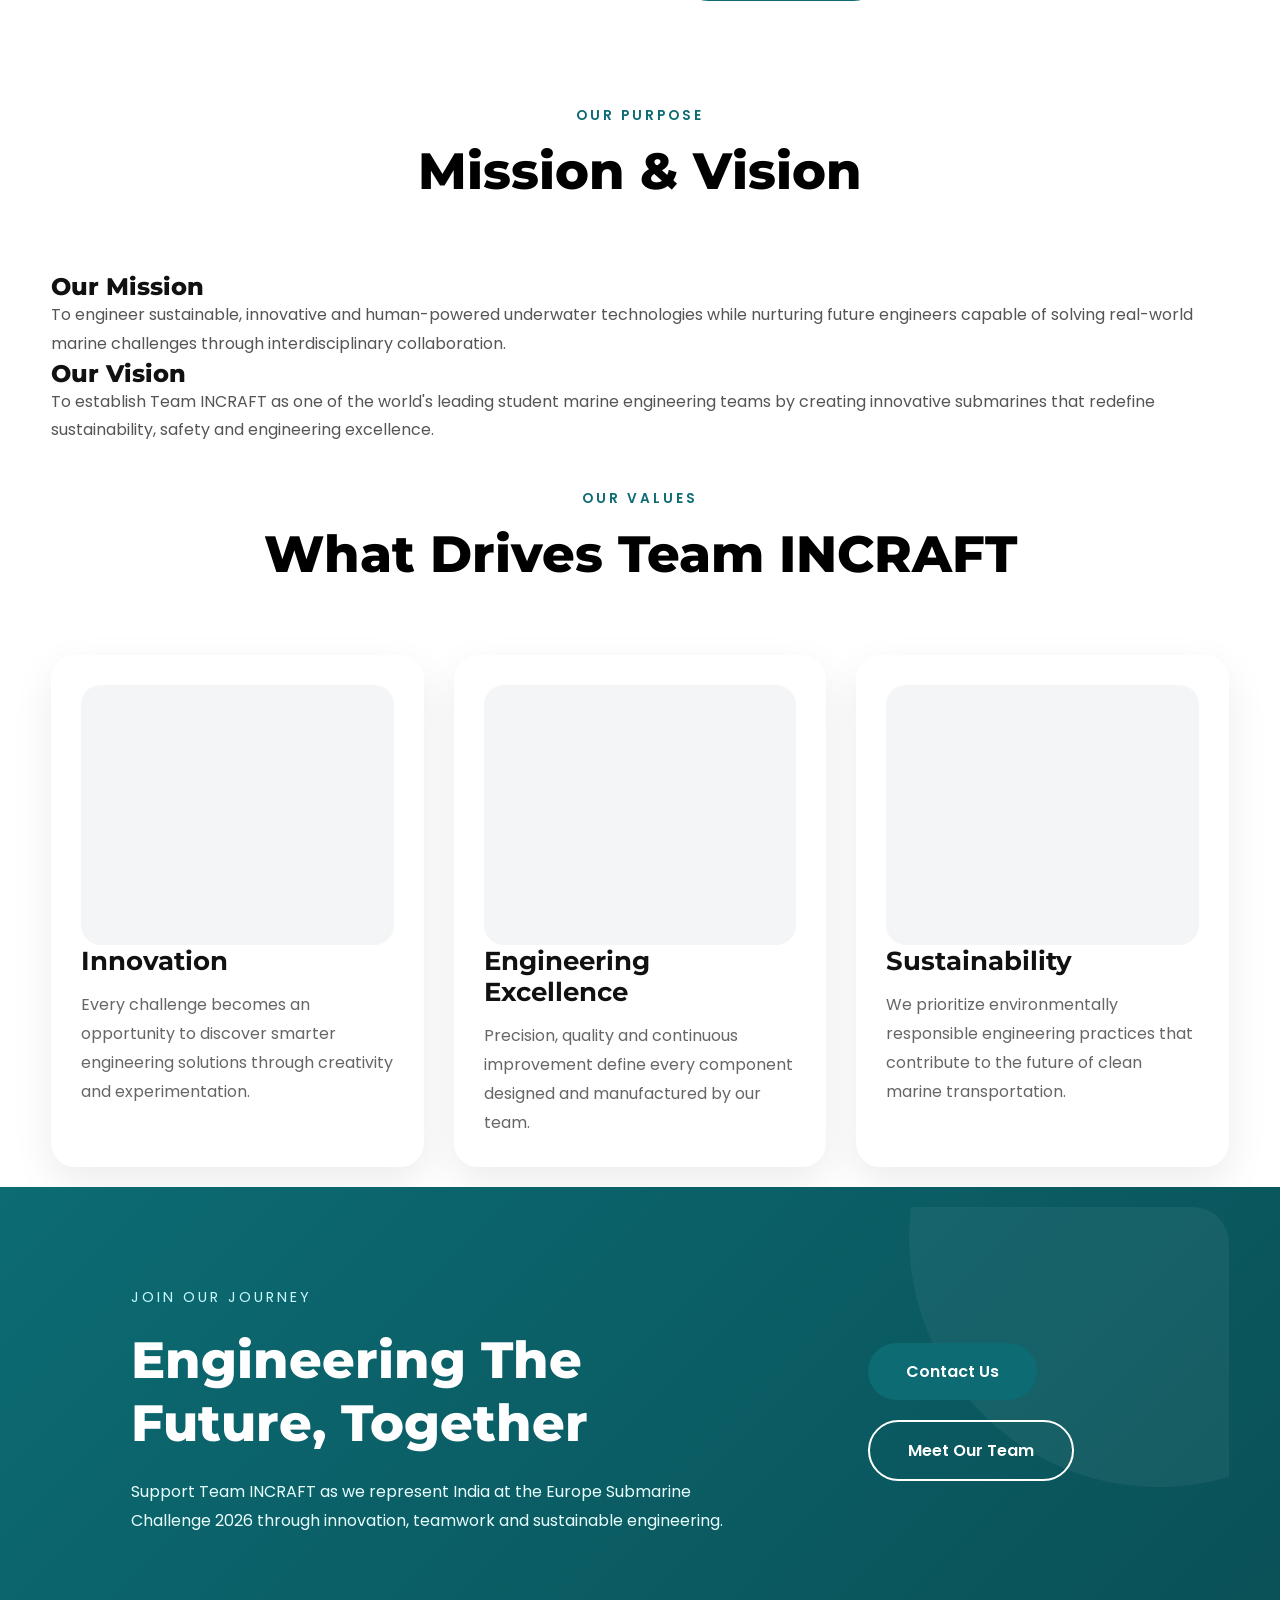
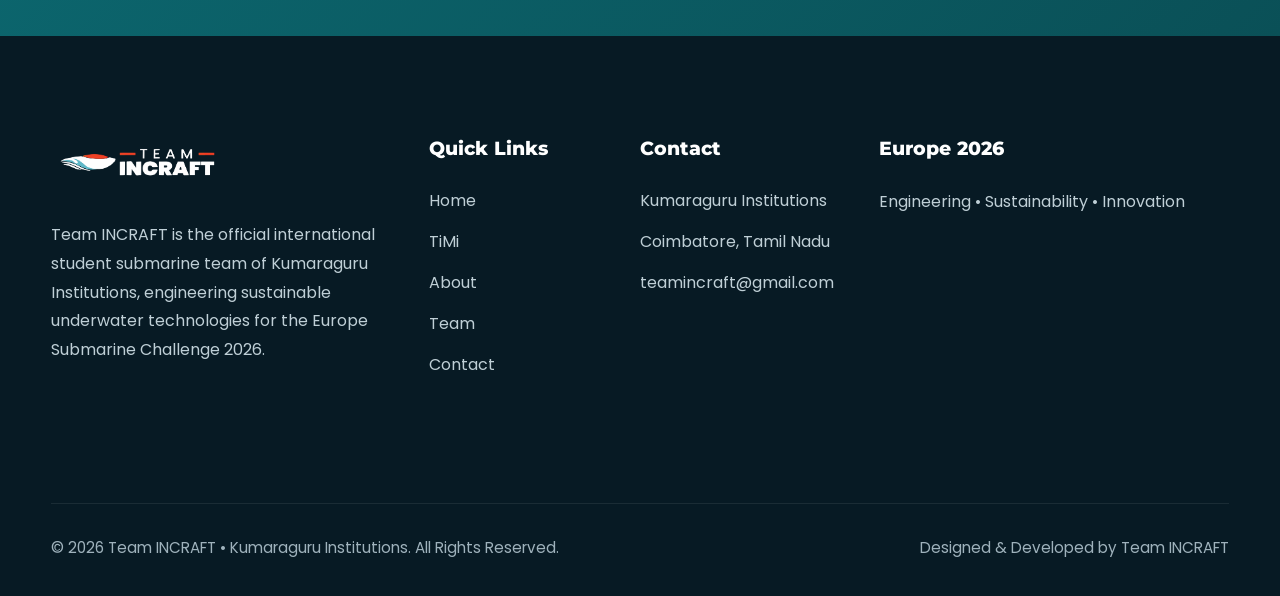
==== commit 1a5c5c46: "updated  logos and images of home and team" ====
--- a/about.html
+++ b/about.html
@@ -79,7 +79,7 @@
 
                 <a href="index.html" class="logo">
 
-                    <div class="logo-box"></div>
+                    <div class="logo-box"> <img src="/assets/images/logos/logo.webp"></div>
 
                 </a>
 
@@ -536,7 +536,7 @@
 
                         <div class="footer-logo">
 
-                            <!-- Team INCRAFT Logo -->
+                             <img src="/assets/images/logos/logo.webp">
 
                         </div>
 
--- a/css/style.css
+++ b/css/style.css
@@ -138,7 +138,7 @@
 
 section{
 
-    padding:120px 0;
+    padding:20px 0;
     position:relative;
 
 }
@@ -537,8 +537,6 @@
 
     height:52px;
 
-    border:2px dashed rgba(255,255,255,.3);
-
     border-radius:8px;
 
 }
@@ -612,6 +610,48 @@
 /*==================================================
 HERO SECTION
 ====================================================*/
+.hero-home{
+
+    position:relative;
+
+    min-height:100vh;
+
+    overflow:hidden;
+
+    display:flex;
+    align-items:center;
+
+}
+.hero-home .hero-video{
+
+    position:absolute;
+
+    inset:0;
+    width:100%;
+    min-width:0;
+    max-width:100%;
+    height:100%;
+
+    object-fit:cover;
+
+    z-index:-2;
+
+}
+
+.hero-home .hero-overlay{
+
+    position:absolute;
+
+    inset:0;
+
+    background:linear-gradient(
+        rgba(0,20,35,.45),
+        rgba(0,20,35,.60)
+    );
+
+    z-index:-1;
+
+}
 
 .hero{
 
@@ -995,16 +1035,27 @@
 }
 
 .about-image{
+    padding-top: 12%;
 
     width:100%;
 
-    height:620px;
+    height:400px;
 
     border-radius:28px;
 
-    border:2px dashed #d7d7d7;
-
-    background:#fafafa;
+    background:#ffffff;
+
+}
+.about-image1{
+    padding-top: 12%;
+
+    width:100%;
+
+    height:400px;
+
+    border-radius:28px;
+
+    background:#08474d;
 
 }
 
@@ -1335,8 +1386,109 @@
     }
 
 }
-
-
+.features-grid{
+
+    display:grid;
+
+    grid-template-columns:repeat(3,minmax(300px,1fr));
+
+    gap:30px;
+
+    align-items:stretch;
+
+    margin-top:60px;
+
+}
+
+.feature-card{
+    width:100%;
+    min-width:0;
+    max-width:100%;
+    box-sizing:border-box;
+
+    background:#fff;
+
+    border-radius:24px;
+
+    padding:30px;
+
+    box-shadow:0 15px 40px rgba(0,0,0,.08);
+
+    display:flex;
+
+    flex-direction:column;
+
+    justify-content:flex-start;
+
+    transition:.35s;
+
+}
+
+.feature-card:hover{
+
+    transform:translateY(-8px);
+
+}
+
+.feature-image{
+
+    width:100%;
+    height:260px;
+
+    display:flex;
+    justify-content:center;
+    align-items:center;
+
+    background:#f3f5f7;
+    border-radius:20px;
+    overflow:hidden;
+
+}
+
+.feature-image img{
+
+    max-width:80%;
+    max-height:80%;
+
+    width:auto;
+    height:auto;
+
+    object-fit:contain;
+
+}
+@media (max-width:992px){
+
+.features-grid{
+
+    grid-template-columns:1fr;
+
+}
+
+}
+
+.feature-card h3{
+
+    font-family:"Montserrat",sans-serif;
+
+    font-size:1.6rem;
+
+    font-weight:700;
+
+    color:#111;
+
+    margin-bottom:15px;
+
+}
+
+.feature-card p{
+
+    font-family:"Poppins",sans-serif;
+
+    color:#666;
+
+    line-height:1.8;
+
+}
 /*==================================================
 CTA SECTION
 ====================================================*/
@@ -1532,8 +1684,6 @@
 
     height:60px;
 
-    border:2px dashed rgba(255,255,255,.25);
-
     margin-bottom:25px;
 
 }
@@ -1554,9 +1704,9 @@
 
     height:48px;
 
-    border-radius:50%;
-
-    border:1px solid rgba(255,255,255,.15);
+    border-radius: 50%;
+
+    border:1px solid rgba(255, 255, 255, 0);
 
     transition:.35s;
 
@@ -1572,13 +1722,12 @@
 
 .footer-kct-logo{
 
-    width:150px;
-
-    height:90px;
-
-    margin-top:25px;
-
-    border:2px dashed rgba(255,255,255,.2);
+    width:350px;
+
+    height:50px;
+
+    margin-top:50px;
+
 
 }
 
@@ -1883,4 +2032,37 @@
 
     font-size:.8rem;
 
+}
+@media(max-width:768px){
+
+.feature-grid{
+
+    grid-template-columns:1fr;
+
+    gap:25px;
+
+}
+
+.feature-card{
+
+    padding:25px;
+
+}
+
+.feature-image{
+
+    aspect-ratio:16/10;
+
+}
+
+.feature-card h3{
+
+    font-size:1.4rem;
+
+}
+
+}
+.exploded-image{
+    justify-content: center;
+    margin: auto;
 }
--- a/css/responsive.css
+++ b/css/responsive.css
@@ -354,8 +354,11 @@
     display:none;
 
 }
-
-}
+.features-grid{
+
+    grid-template-columns:1fr;
+
+}}
 
 
 /*==================================================
@@ -738,4 +741,4 @@
 
 }
 
-}+}
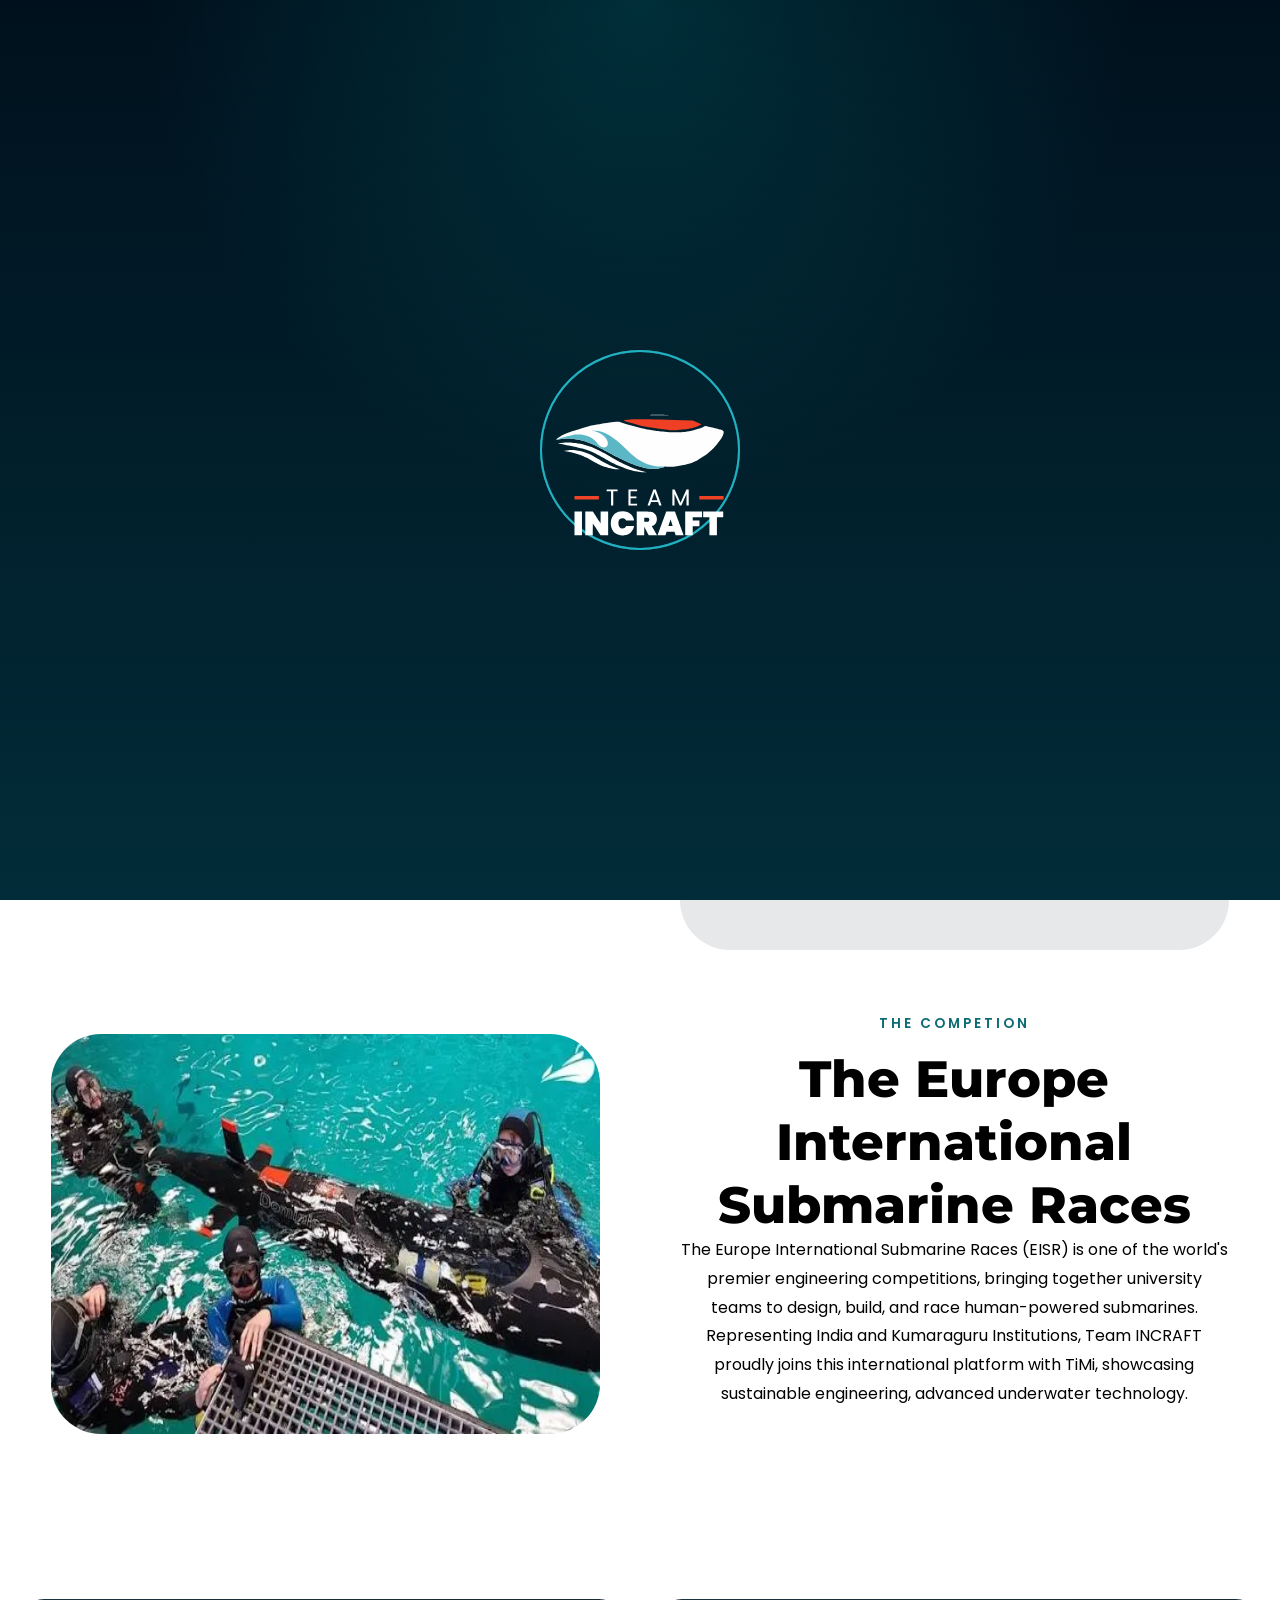
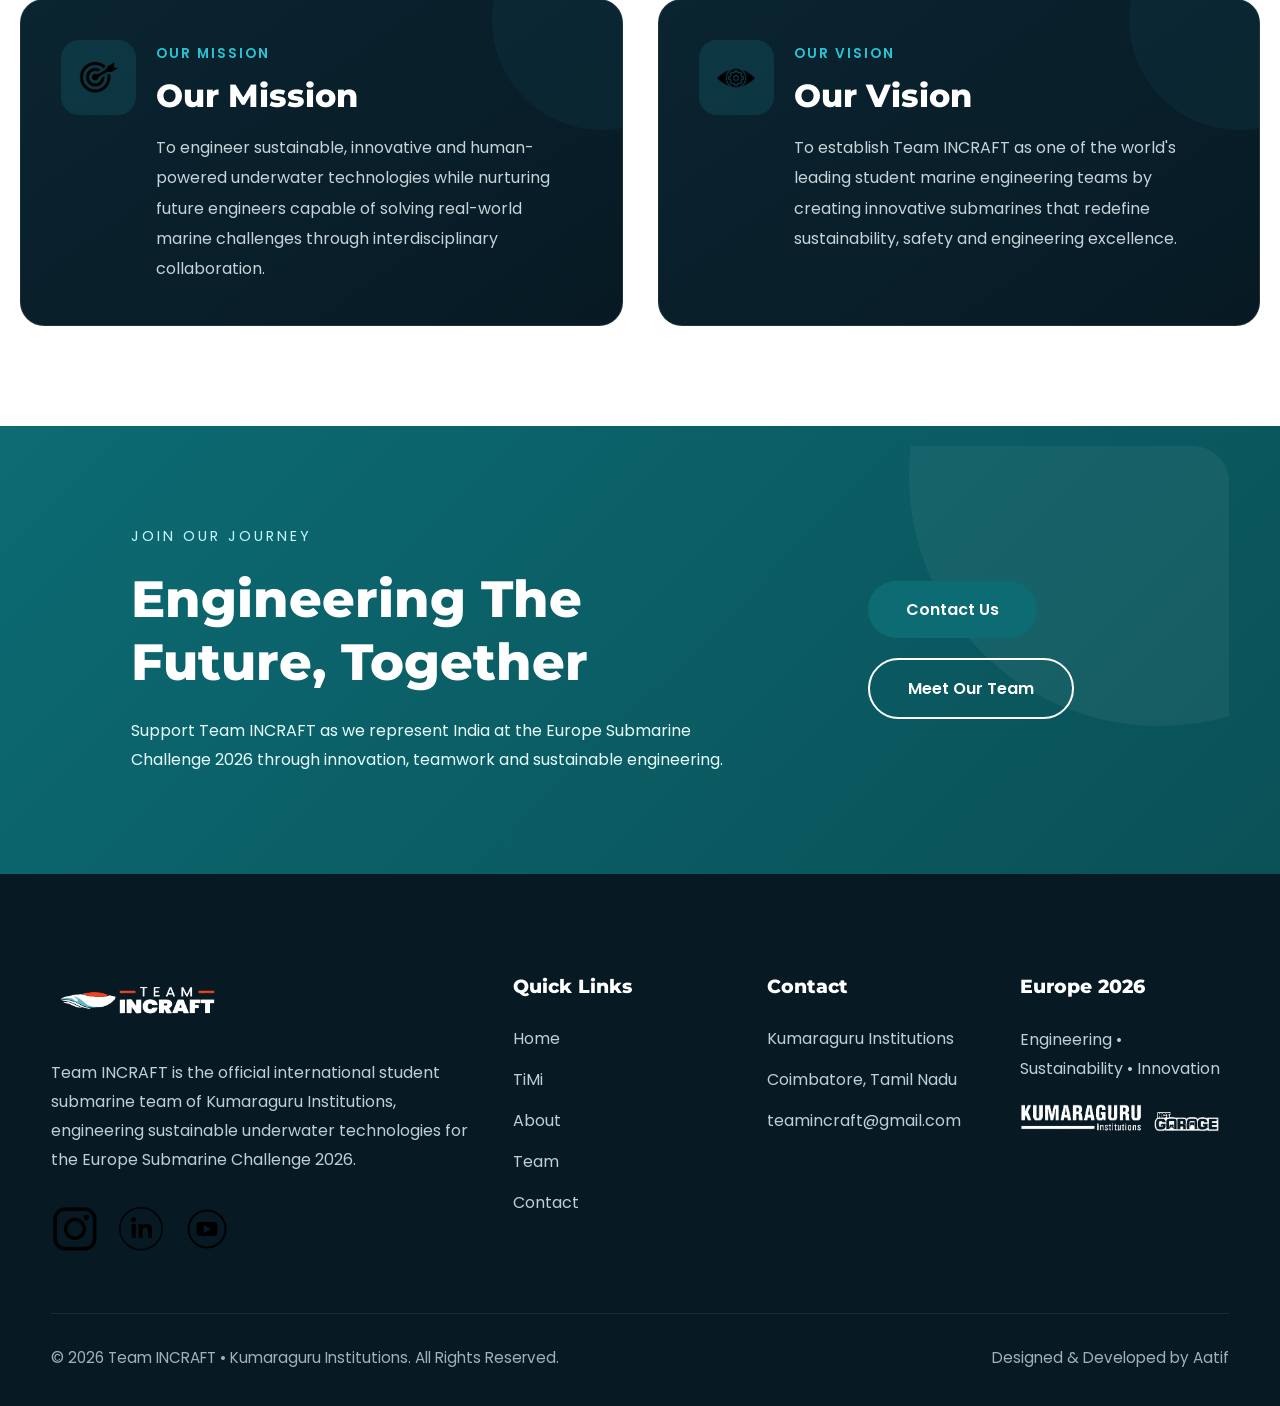
==== commit 3014856b: "about to complete" ====
--- a/about.html
+++ b/about.html
@@ -39,16 +39,7 @@
 
         <div class="ocean-gradient"></div>
 
-        <div class="light-rays"></div>
-
-        <div class="bubble-layer">
-
-            <img src="assets/loading/bubbles.svg" alt="">
-            <img src="assets/loading/bubbles.svg" alt="">
-            <img src="assets/loading/bubbles.svg" alt="">
-            <img src="assets/loading/bubbles.svg" alt="">
-
-        </div>
+
 
         <div class="sonar-circle sonar-1"></div>
         <div class="sonar-circle sonar-2"></div>
@@ -121,346 +112,217 @@
         <!-- HERO -->
         <!-- ========================================= -->
 
-        <section class="hero">
-
-            <div class="hero-overlay"></div>
-
-            <div class="container hero-container">
-
-                <div class="hero-content">
-
-                    <p class="hero-subtitle">
-
-                        ABOUT TEAM INCRAFT
+        
+
+        <!-- ========================================= -->
+        <!-- MARQUEE -->
+        <!-- ========================================= -->
+
+        <section class="marquee-section">
+
+            <div class="marquee">
+
+                <div class="marquee-track">
+
+                   
+
+                </div>
+
+            </div>
+
+        </section>
+
+        <!-- ========================================= -->
+        <!-- OUR STORY -->
+        <!-- ========================================= -->
+             <section class="kumaraguru-section">
+
+        <div class="container">
+
+            <div class="about-grid">
+
+                <div class="about-image">
+
+                    <img src="/assets/images/about/institution.webp">
+
+                </div>
+                  <div class="section-heading center">
+
+                    <span>
+
+                        Our Institution
+
+                    </span>
+  
+
+                    <h2>
+
+                       Kumaraguru Institutions
+
+                    </h2>
+
+                    <p>
+
+                        Kumaraguru Institutions is one of India's leading centres for engineering education, innovation, and entrepreneurship. With world-class laboratories, industry collaborations, and a strong culture of research, it empowers students to transform ideas into impactful engineering solutions.
 
                     </p>
 
-                    <h1>
-
-                        Engineering
-
-                        <span>
-
-                            The Future Beneath
-                            The Ocean
-
-                        </span>
-
-                    </h1>
-
-                    <p class="hero-description">
-
-                        Team INCRAFT is the official student engineering
-                        team of Kumaraguru Institutions developing
-                        India's next-generation human-powered submarine
-                        for the Europe Submarine Challenge 2026.
+                </div>
+
+            </div>
+
+        </div>
+
+    </section>
+    <!--==========================
+KCT GARAGE
+===========================-->
+
+    <section class="garage-section">
+
+        <div class="container">
+
+            <div class="about-grid reverse">
+                 <div class="section-heading center">
+
+                    <span>
+
+                        Our Proud
+
+                    </span>
+
+
+                    <h2>
+
+                        Kct Garage
+
+                    </h2>
+
+                    <p>
+
+                        KCT Garage serves as Team INCRAFT's engineering workspace, where concepts evolve into functional prototypes. It provides the infrastructure, fabrication facilities, and collaborative environment required to design, manufacture, assemble, and test TiMi.
 
                     </p>
 
                 </div>
 
-                <div class="hero-image">
-
-                    <img src="/assets/loading/submarine.svg">
-                </div>
-
-            </div>
-
-        </section>
-
-        <!-- ========================================= -->
-        <!-- MARQUEE -->
-        <!-- ========================================= -->
-
-        <section class="marquee-section">
-
-            <div class="marquee">
-
-                <div class="marquee-track">
+                <div class="about-image">
+
+                    <img src="/assets/images/about/garage.webp">
+                </div>
+
+            </div>
+
+        </div>
+
+    </section>
+
+
+<!--==========================
+EUROPE SUBMARINE CHALLENGE
+===========================-->
+
+<section class="eisr-section">
+
+    <div class="container">
+
+        <div class="about-grid">
+
+            <!-- Competition Image -->
+
+            <div class="about-image">
+
+                <img src="/assets/images/about/eIsr.webp">
+
+            </div>
+                <div class="section-heading center">
 
                     <span>
 
-                        KUMARAGURU ✷ EUROPE 2026 ✷ ENGINEERING ✷ SUSTAINABILITY ✷
+                        The Competion
 
                     </span>
 
-                    <span>
-
-                        KUMARAGURU ✷ EUROPE 2026 ✷ ENGINEERING ✷ SUSTAINABILITY ✷
-
-                    </span>
-
-                    <span>
-
-                        KUMARAGURU ✷ EUROPE 2026 ✷ ENGINEERING ✷ SUSTAINABILITY ✷
-
-                    </span>
-
-                </div>
-
-            </div>
-
-        </section>
-
-        <!-- ========================================= -->
-        <!-- OUR STORY -->
-        <!-- ========================================= -->
-
-        <section class="about-preview">
-
-            <div class="container">
-
-                <div class="section-heading">
-
-                    <span>
-
-                        OUR STORY
-
-                    </span>
-
-                    <h2>
-
-                        From Classroom Ideas To
-                        International Innovation
-
-                    </h2>
-
-                </div>
-
-                <div class="about-grid">
-
-                    <div class="about-image">
-
-                        <!-- Team Working Image -->
-
-                    </div>
-
-                    <div class="about-content">
-
-                        <p>
-
-                            Team INCRAFT was established with the vision
-                            of creating world-class marine engineering
-                            solutions through student innovation.
-                            Bringing together passionate engineers,
-                            designers and innovators, the team develops
-                            sustainable underwater technologies while
-                            proudly representing Kumaraguru Institutions
-                            on the global stage.
-
-                        </p>
-
-                        <a href="team.html" class="primary-btn">
-
-                            Meet Our Team
-
-                        </a>
-
-                    </div>
-
-                </div>
-
-            </div>
-
-        </section>
+                <h2>
+
+                    The Europe International Submarine Races
+
+                </h2>
+
+                <p>
+
+                    The Europe International Submarine Races (EISR) is one of the world's premier engineering competitions, bringing together university teams to design, build, and race human-powered submarines. Representing India and Kumaraguru Institutions, Team INCRAFT proudly joins this international platform with TiMi, showcasing sustainable engineering, advanced underwater technology.
+                </p>
+
+            </div>
+
+        </div>
+
+    </div>
+
+</section>
 
                 <!-- ========================================= -->
         <!-- MISSION & VISION -->
         <!-- ========================================= -->
 
-        <section class="mission-vision">
-
-            <div class="container">
-
-                <div class="section-heading center">
-
-                    <span>
-
-                        OUR PURPOSE
-
-                    </span>
-
-                    <h2>
-
-                        Mission & Vision
-
-                    </h2>
-
-                </div>
-
-                <div class="mission-grid">
-
-                    <!-- Mission Card -->
-
-                    <article class="mission-card">
-
-                        <div class="mission-icon">
-
-                            <!-- Mission Icon -->
-
-                        </div>
-
-                        <h3>
-
-                            Our Mission
-
-                        </h3>
-
-                        <p>
-
-                            To engineer sustainable, innovative and
-                            human-powered underwater technologies while
-                            nurturing future engineers capable of solving
-                            real-world marine challenges through
-                            interdisciplinary collaboration.
-
-                        </p>
-
-                    </article>
-
-                    <!-- Vision Card -->
-
-                    <article class="mission-card">
-
-                        <div class="mission-icon">
-
-                            <!-- Vision Icon -->
-
-                        </div>
-
-                        <h3>
-
-                            Our Vision
-
-                        </h3>
-
-                        <p>
-
-                            To establish Team INCRAFT as one of the
-                            world's leading student marine engineering
-                            teams by creating innovative submarines that
-                            redefine sustainability, safety and
-                            engineering excellence.
-
-                        </p>
-
-                    </article>
-
-                </div>
-
-            </div>
-
-        </section>
+       <section class="mission-vision">
+
+    <div class="mission-card">
+
+        <div class="mission-icon">
+            <img src="/assets/icons/mission.webp">
+        </div>
+
+        <div class="mission-content">
+
+            <span>OUR MISSION</span>
+
+            <h3>Our Mission</h3>
+
+            <p>
+                To engineer sustainable, innovative and human-powered underwater
+                technologies while nurturing future engineers capable of solving
+                real-world marine challenges through interdisciplinary collaboration.
+            </p>
+
+        </div>
+
+    </div>
+
+    <div class="vision-card">
+
+        <div class="vision-icon">
+            <img src="assets/icons/vission.webp">
+        </div>
+
+        <div class="vision-content">
+
+            <span>OUR VISION</span>
+
+            <h3>Our Vision</h3>
+
+            <p>
+                To establish Team INCRAFT as one of the world's leading student
+                marine engineering teams by creating innovative submarines that
+                redefine sustainability, safety and engineering excellence.
+            </p>
+
+        </div>
+
+    </div>
+
+</section>
 
         <!-- ========================================= -->
         <!-- OUR VALUES -->
         <!-- ========================================= -->
 
-        <section class="values-section">
-
-            <div class="container">
-
-                <div class="section-heading center">
-
-                    <span>
-
-                        OUR VALUES
-
-                    </span>
-
-                    <h2>
-
-                        What Drives Team INCRAFT
-
-                    </h2>
-
-                </div>
-
-                <div class="features-grid">
-
-                    <!-- Value 01 -->
-
-                    <article class="feature-card">
-
-                        <div class="feature-image">
-
-                            <!-- Innovation Image -->
-
-                        </div>
-
-                        <h3>
-
-                            Innovation
-
-                        </h3>
-
-                        <p>
-
-                            Every challenge becomes an opportunity to
-                            discover smarter engineering solutions through
-                            creativity and experimentation.
-
-                        </p>
-
-                    </article>
-
-                    <!-- Value 02 -->
-
-                    <article class="feature-card">
-
-                        <div class="feature-image">
-
-                            <!-- Engineering Image -->
-
-                        </div>
-
-                        <h3>
-
-                            Engineering Excellence
-
-                        </h3>
-
-                        <p>
-
-                            Precision, quality and continuous improvement
-                            define every component designed and
-                            manufactured by our team.
-
-                        </p>
-
-                    </article>
-
-                    <!-- Value 03 -->
-
-                    <article class="feature-card">
-
-                        <div class="feature-image">
-
-                            <!-- Sustainability Image -->
-
-                        </div>
-
-                        <h3>
-
-                            Sustainability
-
-                        </h3>
-
-                        <p>
-
-                            We prioritize environmentally responsible
-                            engineering practices that contribute to the
-                            future of clean marine transportation.
-
-                        </p>
-
-                    </article>
-
-                </div>
-
-            </div>
-
-        </section>
+        
+        <!--==========================
+KUMARAGURU INSTITUTIONS
+===========================-->
+
 
         <!-- ========================================= -->
         <!-- CTA -->
@@ -552,21 +414,21 @@
 
                         <div class="footer-socials">
 
-                            <a href="#" aria-label="Instagram">
-
-                                <!-- Instagram -->
+                            <a href="https://www.instagram.com/teamincraft" aria-label="Instagram">
+
+                                <img src="/assets/images/logos/insta.webp">
 
                             </a>
 
-                            <a href="#" aria-label="LinkedIn">
-
-                                <!-- LinkedIn -->
+                            <a href="https://www.linkedin.com/company/teamincraft/" aria-label="LinkedIn">
+
+                                <img src="/assets/images/logos/linkedin.webp">
 
                             </a>
 
-                            <a href="#" aria-label="YouTube">
-
-                                <!-- YouTube -->
+                            <a href="https://www.youtube.com/@TeamInCraft" aria-label="YouTube">
+
+                               <img src="/assets/images/logos/youtube.webp">
 
                             </a>
 
@@ -652,7 +514,7 @@
 
                         <div class="footer-kct-logo">
 
-                            <!-- Kumaraguru Institutions Logo -->
+                            <img src="/assets/images/logos/kct.webp">
 
                         </div>
 
@@ -673,7 +535,7 @@
 
                     <p>
 
-                        Designed & Developed by Team INCRAFT
+                       Designed & Developed by Aatif
 
                     </p>
 
@@ -684,7 +546,38 @@
         </footer>
 
     </div>
-
+    <!--==========================
+BOTTOM NAVIGATION
+===========================-->
+
+<nav class="bottom-nav">
+
+    <a href="index.html" class="nav-item">
+        <i class="fa-solid fa-house"></i>
+        <span>Home</span>
+    </a>
+
+    <a href="timi.html" class="nav-item">
+        <i class="fa-solid fa-water"></i>
+        <span>TiMi</span>
+    </a>
+
+    <a href="team.html" class="nav-item">
+        <i class="fa-solid fa-users"></i>
+        <span>Team</span>
+    </a>
+
+    <a href="about.html" class="nav-item">
+        <i class="fa-solid fa-circle-info"></i>
+        <span>About</span>
+    </a>
+
+    <a href="contact.html" class="nav-item">
+        <i class="fa-solid fa-envelope"></i>
+        <span>Contact</span>
+    </a>
+
+</nav>
 
     <script src="js/main.js"></script>
 
--- a/css/style.css
+++ b/css/style.css
@@ -90,6 +90,7 @@
 TYPOGRAPHY
 ====================================================*/
 
+
 h1,h2,h3,h4,h5,h6{
 
     font-family:'Montserrat',sans-serif;
@@ -144,6 +145,8 @@
 }
 
 .section-heading{
+    
+    margin-top: 20px;
 
     margin-bottom:70px;
 
@@ -622,7 +625,20 @@
     align-items:center;
 
 }
-.hero-home .hero-video{
+.hero-video{
+
+    position:absolute;
+    inset:0;
+
+    width:100%;
+    height:100%;
+
+    object-fit:cover;
+
+    transform:scale(1.02);
+
+}
+.hero-home {
 
     position:absolute;
 
@@ -639,6 +655,10 @@
 }
 
 .hero-home .hero-overlay{
+    
+    width:100%;
+    min-width:0;
+    max-width:100%;
 
     position:absolute;
 
@@ -660,7 +680,9 @@
     display:flex;
 
     align-items:center;
-
+     width:100%;
+    min-width:0;
+    max-width:100%;
 
     background:
     linear-gradient(
@@ -677,7 +699,9 @@
     display:flex;
 
     align-items:center;
-
+ width:100%;
+    min-width:0;
+    max-width:100%;
 
     background:
     linear-gradient(
@@ -702,6 +726,7 @@
 }
 
 .hero1-container{
+    
 
     display:grid;
 
@@ -720,16 +745,15 @@
     z-index:5;
 
 }
-
 .hero1-subtitle{
 
-    color:#494141;
+    color:#5a4040;
 
     text-transform:uppercase;
 
     letter-spacing:4px;
 
-    margin-bottom:25px;
+    margin-bottom:20px;
 
     font-size:.9rem;
 
@@ -765,17 +789,21 @@
 .hero1-image{
 
     width:100%;
+    min-width: 0;
+    max-width: 100%;
 
     border-radius:40px;
 
-    border:2px dashed rgba(255,255,255,.18);
-
     position:relative;
 
     animation:submarineFloat1 6s ease-in-out infinite;
 
 }
-
+.hero1-image img{
+    height: 100%;
+    width: 100%;
+    border-radius: 50px;
+}
 .hero1-buttons{
 
     display:flex;
@@ -834,62 +862,79 @@
 
 }
 
-.hero h1{
+.hero-home h1,.hero h1{
+    
+    color: #ffffff;
+
+    margin-bottom:28px;
+
+}
+
+.hero-home h1 span,.hero h1 span{
+
+    display:block;
+
+    color:#58e1f3;
+
+}
+
+.hero-description{
+
+    color:#E6F8FB;
+
+    max-width:620px;
+
+    margin-bottom:45px;
+
+    font-size:1.1rem;
+
+}
+
+.hero-buttons{
+
+    display:flex;
+
+    gap:22px;
+
+    flex-wrap:wrap;
+
+}
+
+.hero-image{
+
+    width:100%;
+
+    height:700px;
+
+    border-radius:40px;
+
+    border:2px dashed rgba(255,255,255,.18);
+
+    position:relative;
+
+    animation:submarineFloat 6s ease-in-out infinite;
+
+}
+.scroll-indicator{
+    position:absolute;
+
+    bottom:45px;
+
+    left:50%;
+
+    transform:translateX(-50%);
 
     color:#fff;
 
-    margin-bottom:28px;
-
-}
-
-.hero h1 span{
-
-    display:block;
-
-    color:#6BE6F5;
-
-}
-
-.hero-description{
-
-    color:#E6F8FB;
-
-    max-width:620px;
-
-    margin-bottom:45px;
-
-    font-size:1.1rem;
-
-}
-
-.hero-buttons{
-
-    display:flex;
-
-    gap:22px;
-
-    flex-wrap:wrap;
-
-}
-
-.hero-image{
-
-    width:100%;
-
-    height:700px;
-
-    border-radius:40px;
-
-    border:2px dashed rgba(255,255,255,.18);
-
-    position:relative;
-
-    animation:submarineFloat 6s ease-in-out infinite;
+    font-size:.9rem;
+
+    letter-spacing:3px;
+
+    animation:scrollIndicator 2.2s infinite;
 
 }
 
 .hero-scroll{
-
     position:absolute;
 
     bottom:45px;
@@ -1035,27 +1080,39 @@
 }
 
 .about-image{
-    padding-top: 12%;
-
+    padding-top: 0;
     width:100%;
+    min-width:0;
+    max-width:100%;
 
     height:400px;
 
-    border-radius:28px;
+    border-radius:50%;
 
     background:#ffffff;
 
 }
+.about-image img{
+    height: 100%;
+    width: 100%;
+    border-radius:50px;
+
+}
 .about-image1{
-    padding-top: 12%;
 
     width:100%;
 
     height:400px;
 
-    border-radius:28px;
-
-    background:#08474d;
+    border-radius:50px;
+
+    background:#ffffff;
+
+}
+.about-image1 img{
+    height: 100%;
+    width: 100%;
+    border-radius:50px;
 
 }
 
@@ -1347,10 +1404,6 @@
 
     border-radius:20px;
 
-    border:2px dashed #d8d8d8;
-
-    background:#fff;
-
     flex-shrink:0;
 
     display:flex;
@@ -1401,7 +1454,7 @@
 }
 
 .feature-card{
-    width:100%;
+    width: 100%;
     min-width:0;
     max-width:100%;
     box-sizing:border-box;
@@ -1431,9 +1484,10 @@
 }
 
 .feature-image{
-
-    width:100%;
-    height:260px;
+    margin-left: 20px;
+    margin-bottom: 20px;
+    width:87%;
+    height:190px;
 
     display:flex;
     justify-content:center;
@@ -1447,8 +1501,8 @@
 
 .feature-image img{
 
-    max-width:80%;
-    max-height:80%;
+    max-width:100%;
+    max-height:100%;
 
     width:auto;
     height:auto;
@@ -1680,8 +1734,8 @@
 
 .footer-logo{
 
-    width:180px;
-
+     width:100%;
+    max-width:180px;
     height:60px;
 
     margin-bottom:25px;
@@ -1722,11 +1776,11 @@
 
 .footer-kct-logo{
 
-    width:350px;
-
-    height:50px;
-
-    margin-top:50px;
+    width:100%;
+    max-width:300px;
+    height:auto;
+    margin-top: 20px;
+
 
 
 }
@@ -1795,7 +1849,7 @@
 
 ::-webkit-scrollbar{
 
-    width:10px;
+    width:0;
 
 }
 
@@ -1809,7 +1863,7 @@
 
     background:#0C6B73;
 
-    border-radius:100px;
+    border-radius:0x;
 
 }
 
@@ -2035,7 +2089,7 @@
 }
 @media(max-width:768px){
 
-.feature-grid{
+.feature-grid1{
 
     grid-template-columns:1fr;
 
@@ -2043,7 +2097,8 @@
 
 }
 
-.feature-card{
+.feature-card1{
+    
 
     padding:25px;
 
@@ -2055,7 +2110,7 @@
 
 }
 
-.feature-card h3{
+.feature-card1 h3{
 
     font-size:1.4rem;
 
@@ -2065,4 +2120,1072 @@
 .exploded-image{
     justify-content: center;
     margin: auto;
-}+}
+/*==================================
+HOME HERO
+==================================*/
+
+.hero-home{
+
+    position:relative;
+
+    min-height:100vh;
+
+    overflow:hidden;
+
+    display:flex;
+    align-items:center;
+
+}
+.hero-home .hero-video{
+
+    position:absolute;
+
+    inset:0;
+
+    width:100%;
+    height:100%;
+
+    object-fit:cover;
+
+    z-index:-2;
+
+}
+
+.hero-home .hero-overlay{
+
+    position:absolute;
+
+    inset:0;
+
+    background:linear-gradient(
+        rgba(0,20,35,.45),
+        rgba(0,20,35,.60)
+    );
+
+    z-index:-1;
+
+}
+.alumni-grid{
+
+    display:none;
+
+    margin-top:60px;
+
+}
+
+.alumni-grid.show{
+
+    display:grid;
+
+    grid-template-columns:repeat(3,1fr);
+
+    gap:30px;
+
+}
+
+.empty-alumni{
+
+    text-align:center;
+
+    max-width:650px;
+
+    margin:70px auto;
+
+}
+
+.mission-vision{
+
+    display:grid;
+
+    grid-template-columns:repeat(2,1fr);
+
+    gap:35px;
+
+    padding:100px 0;
+
+}
+
+.mission-card{
+
+    position:relative;
+
+    overflow:hidden;
+
+    display:flex;
+
+    align-items:flex-start;
+
+    gap:20px;
+
+    margin-left: 20px;
+
+    padding:40px;
+
+    border-radius:24px;
+
+    background:linear-gradient(145deg,#0A2430,#071A24);
+
+    border:1px solid rgba(255,255,255,.08);
+
+    transition:.35s ease;
+
+}
+.vision-card{
+
+    position:relative;
+
+    overflow:hidden;
+
+    display:flex;
+
+    align-items:flex-start;
+
+    gap:20px;
+
+    margin-right: 20px;
+
+    padding:40px;
+
+    border-radius:24px;
+
+    background:linear-gradient(145deg,#0A2430,#071A24);
+
+    border:1px solid rgba(255,255,255,.08);
+
+    transition:.35s ease;
+}
+
+.mission-card::before,
+.vision-card::before{
+
+    content:"";
+
+    position:absolute;
+
+    width:220px;
+    height:220px;
+
+    top:-90px;
+    right:-90px;
+
+    border-radius:50%;
+
+    background:rgba(39,197,214,.05);
+
+}
+
+.mission-card:hover,
+.vision-card:hover{
+
+    transform:translateY(-8px);
+
+    border-color:#27C5D6;
+
+    box-shadow:0 18px 45px rgba(0,0,0,.35);
+
+}
+
+.mission-icon,
+.vision-icon{
+
+    width:75px;
+    height:75px;
+
+    min-width:75px;
+
+    border-radius:18px;
+
+    background:rgba(39,197,214,.12);
+
+    display:flex;
+
+    justify-content:center;
+
+    align-items:center;
+
+}
+
+.mission-icon img,
+.vision-icon img{
+
+    width:40px;
+
+    height:40px;
+
+    object-fit:contain;
+
+}
+
+.mission-content,
+.vision-content{
+
+    position:relative;
+
+    z-index:2;
+
+}
+
+.mission-content span,
+.vision-content span{
+
+    display:inline-block;
+
+    color:#27C5D6;
+
+    font-size:.85rem;
+
+    font-weight:600;
+
+    letter-spacing:2px;
+
+    margin-bottom:12px;
+
+}
+
+.mission-content h3,
+.vision-content h3{
+
+    color:#ffffff;
+
+    font-size:2rem;
+
+    font-family:"Montserrat",sans-serif;
+
+    margin-bottom:18px;
+
+}
+
+.mission-content p,
+.vision-content p{
+
+    color:#C6D3D9;
+
+    line-height:1.9;
+
+    font-size:1rem;
+
+}
+@media (max-width:768px){
+
+    .mission-vision{
+
+        grid-template-columns:1fr;
+
+        gap:40px;
+
+    }
+
+    .mission-card,
+    .vision-card{
+
+        flex-direction:column;
+
+        text-align:center;
+
+        align-items:center;
+
+    }
+
+}
+html,
+body{
+    width:100%;
+}
+*,
+*::before,
+*::after{
+    box-sizing:border-box;
+}
+/*==================================================
+CONTACT SECTION
+====================================================*/
+
+.contact-section{
+
+    background:#F6F8FA;
+
+}
+
+.contact-grid{
+
+    display:grid;
+
+    grid-template-columns:1.4fr .9fr;
+
+    gap:45px;
+
+    margin-top:70px;
+
+    align-items:stretch;
+
+}
+
+/*==================================================
+CONTACT FORM
+====================================================*/
+
+.contact-form-card{
+
+    background:#ffffff;
+
+    padding:45px;
+
+    border-radius:28px;
+
+    box-shadow:0 20px 60px rgba(0,0,0,.08);
+
+}
+
+.contact-form-card h3{
+
+    font-family:"Montserrat",sans-serif;
+
+    font-size:2rem;
+
+    color:#062B34;
+
+    margin-bottom:35px;
+
+}
+
+.contact-form-card form{
+
+    display:flex;
+
+    flex-direction:column;
+
+    gap:25px;
+
+}
+
+.input-row{
+
+    display:grid;
+
+    grid-template-columns:repeat(2,1fr);
+
+    gap:20px;
+
+}
+
+.input-group{
+
+    display:flex;
+
+    flex-direction:column;
+
+}
+
+.input-group label{
+
+    font-family:"Poppins",sans-serif;
+
+    font-size:.95rem;
+
+    font-weight:600;
+
+    color:#42545D;
+
+    margin-bottom:10px;
+
+}
+
+.input-group input,
+.input-group textarea{
+
+    width:100%;
+
+    padding:16px 20px;
+
+    border:1px solid #D7E3E8;
+
+    border-radius:14px;
+
+    outline:none;
+
+    background:#FBFCFD;
+
+    font-family:"Poppins",sans-serif;
+
+    font-size:.95rem;
+
+    transition:.35s;
+
+}
+
+.input-group textarea{
+
+    resize:none;
+
+    min-height:170px;
+
+}
+
+.input-group input:focus,
+.input-group textarea:focus{
+
+    border-color:#27C5D6;
+
+    box-shadow:0 0 0 4px rgba(39,197,214,.12);
+
+}
+
+.contact-form-card .primary-btn{
+
+    margin-top:15px;
+
+    width:220px;
+
+}
+
+/*==================================================
+CONTACT INFO CARD
+====================================================*/
+
+.contact-info-card{
+
+    background:linear-gradient(180deg,#083C47,#062B34);
+
+    color:#fff;
+
+    padding:45px;
+
+    border-radius:28px;
+
+    position:relative;
+
+    overflow:hidden;
+
+}
+
+.contact-info-card::before{
+
+    content:"";
+
+    position:absolute;
+
+    width:320px;
+    height:320px;
+
+    border-radius:50%;
+
+    background:rgba(255,255,255,.04);
+
+    top:-120px;
+    right:-120px;
+
+}
+
+.contact-info-card h3{
+
+    font-family:"Montserrat",sans-serif;
+
+    font-size:2rem;
+
+    margin-bottom:18px;
+
+    position:relative;
+
+}
+
+.contact-info-card>p{
+
+    color:#C7E4E9;
+
+    line-height:1.8;
+
+    margin-bottom:40px;
+
+    position:relative;
+
+}
+/*==================================================
+INFO BOXES
+====================================================*/
+
+.contact-info{
+
+    display:flex;
+
+    flex-direction:column;
+
+    gap:28px;
+
+    position:relative;
+
+    z-index:2;
+
+}
+
+.info-box{
+
+    display:flex;
+
+    align-items:flex-start;
+
+    gap:18px;
+
+    padding:18px 0;
+
+    border-bottom:1px solid rgba(255,255,255,.08);
+
+}
+
+.info-box:last-child{
+
+    border-bottom:none;
+
+}
+
+.info-icon{
+
+    width:60px;
+    height:60px;
+
+    min-width:60px;
+
+    border-radius:16px;
+
+    background:rgba(255,255,255,.08);
+
+    display:flex;
+
+    justify-content:center;
+    align-items:center;
+
+    backdrop-filter:blur(10px);
+
+    transition:.35s;
+
+}
+
+.info-box:hover .info-icon{
+
+    background:#27C5D6;
+
+    transform:translateY(-4px);
+
+}
+
+.info-box span{
+
+    display:block;
+
+    font-size:.85rem;
+
+    color:#9FD8E1;
+
+    letter-spacing:1px;
+
+    margin-bottom:6px;
+
+    text-transform:uppercase;
+
+}
+
+.info-box h5{
+
+    font-family:"Montserrat",sans-serif;
+
+    font-size:1.05rem;
+
+    font-weight:600;
+
+    line-height:1.8;
+
+    color:#ffffff;
+
+}
+
+/*==================================================
+SOCIAL ICONS
+====================================================*/
+
+.contact-socials{
+
+    display:flex;
+
+    gap:18px;
+
+    margin-top:40px;
+
+    position:relative;
+
+    z-index:2;
+
+}
+
+.contact-socials a{
+
+    width:52px;
+    height:52px;
+
+    border-radius:50%;
+
+    border:1px solid rgba(255,255,255,.15);
+
+    display:flex;
+
+    justify-content:center;
+    align-items:center;
+
+    transition:.35s;
+
+}
+
+.contact-socials a:hover{
+
+    background:#27C5D6;
+
+    border-color:#27C5D6;
+
+    transform:translateY(-5px);
+
+}
+
+/*==================================================
+CONTACT CARD HOVER
+====================================================*/
+
+.contact-form-card,
+.contact-info-card{
+
+    transition:.35s ease;
+
+}
+
+.contact-form-card:hover,
+.contact-info-card:hover{
+
+    transform:translateY(-8px);
+
+}
+
+/*==================================================
+RESPONSIVE
+====================================================*/
+
+@media (max-width:992px){
+
+.contact-grid{
+
+    grid-template-columns:1fr;
+
+    gap:35px;
+
+}
+
+.contact-info-card{
+
+    order:-1;
+
+}
+
+.contact-form-card,
+.contact-info-card{
+
+    padding:35px;
+
+}
+
+.input-row{
+
+    grid-template-columns:1fr;
+
+}
+
+}
+
+@media (max-width:480px){
+
+.contact-grid{
+
+    margin-top:45px;
+
+}
+
+.contact-form-card,
+.contact-info-card{
+
+    padding:25px;
+
+    border-radius:22px;
+
+}
+
+.contact-form-card h3,
+.contact-info-card h3{
+
+    font-size:1.6rem;
+
+}
+
+.contact-form-card .primary-btn{
+
+    width:100%;
+
+}
+
+.info-icon{
+
+    width:52px;
+    height:52px;
+
+    min-width:52px;
+
+}
+
+.contact-socials{
+
+    justify-content:center;
+
+}
+
+.form-buttons{
+
+    display:flex;
+      justify-content:flex-start;
+
+    gap:20px;
+
+    margin-top:20px;
+
+}
+
+.form-buttons .primary-btn,
+.form-buttons .secondary-btn{
+
+    width:180px;      /* Fixed width */
+    height:58px;      /* Fixed height */
+
+    border-radius:50px;
+
+    padding:0;
+
+    flex:none;
+
+}}
+/*==========================
+STATS
+===========================*/
+
+.stats-section{
+
+    padding:60px 0;
+
+}
+
+.stats-grid{
+
+    display:grid;
+
+    grid-template-columns:repeat(4,1fr);
+
+    background:#ffffff3b;
+
+    border:1px solid rgba(255, 255, 255, 0.616);
+
+    border-radius:24px;
+
+    overflow:hidden;
+
+}
+
+.stat-card{
+
+    text-align:center;
+
+    padding:35px 18px;
+
+    position:relative;
+
+}
+
+.stat-card:not(:last-child){
+
+    border-right:1px solid rgba(255,255,255,.08);
+
+}
+
+.stat-icon{
+
+    width:58px;
+
+    height:58px;
+
+    margin:auto;
+
+    border-radius:50%;
+
+    display:flex;
+
+    justify-content:center;
+
+    align-items:center;
+
+    color:#ffffff;
+
+    font-size:1.5rem;
+
+
+    margin-bottom:20px;
+
+}
+
+.stat-card h2{
+
+    color:#1bd7f2;
+
+    font-size:3rem;
+
+    font-weight:700;
+
+    margin-bottom:12px;
+
+}
+
+.stat-card p{
+
+    color:#000000;
+
+    text-transform:uppercase;
+
+    font-size:.82rem;
+
+    letter-spacing:1px;
+
+    line-height:1.6;
+
+}
+.mobile-features1{
+
+    padding:80px 0;
+
+}
+
+.features-title1{
+
+    display:flex;
+
+    align-items:center;
+
+    justify-content:center;
+
+    gap:15px;
+
+    margin-bottom:12px;
+
+}
+
+.features-title1 span{
+
+    width:45px;
+
+    height:2px;
+
+    background:var(--primary);
+
+}
+
+.features-title1 h3{
+
+    color:#fff;
+
+    letter-spacing:3px;
+
+    font-size:1rem;
+
+}
+
+.swipe-text{
+
+    text-align:center;
+
+    color:#7ddff0;
+
+    margin-bottom:30px;
+
+    font-size:.8rem;
+
+    letter-spacing:1px;
+
+}
+.feature-slider1{
+
+    overflow-x:auto;
+
+    scroll-snap-type:x mandatory;
+
+    scrollbar-width:none;
+
+}
+
+.feature-slider1::-webkit-scrollbar{
+
+    display:none;
+
+}
+.features-title1 h3{
+  color: #000000;
+}
+.feature-track1{
+    
+    display:flex;
+
+    gap:20px;
+
+}
+
+.feature-card1{
+
+    min-width:40%;
+
+    min-height: 50%;
+
+    scroll-snap-align:center;
+
+    background:#08232d;
+
+    border-radius:24px;
+
+    padding:35px;
+
+    border:1px solid rgba(255,255,255,.08);
+
+    position:relative;
+
+}
+.feature-number{
+
+    position:absolute;
+
+    right:25px;
+
+    top:20px;
+
+    font-size:4rem;
+
+    opacity:.08;
+
+    font-weight:700;
+
+}
+
+.feature-card1 img{
+
+    width:70px;
+
+    margin-bottom:25px;
+
+}
+
+.feature-card1 h2{
+
+    color:white;
+
+    margin-bottom:18px;
+
+}
+
+.feature-card1 p{
+
+    color:#b8c8cf;
+
+    line-height:1.8;
+
+}
+/*==========================
+BOTTOM NAVIGATION
+===========================*/
+
+.bottom-nav{
+
+    position:fixed;
+
+    bottom:18px;
+
+    left:50%;
+
+    transform:translateX(-50%);
+
+    width:92%;
+
+    max-width:420px;
+
+    height:72px;
+
+    background:rgba(6,32,43,.88);
+
+    backdrop-filter:blur(20px);
+
+    border:1px solid rgba(255,255,255,.08);
+
+    border-radius:22px;
+
+    display:flex;
+
+    justify-content:space-around;
+
+    align-items:center;
+
+    z-index:9999;
+
+    box-shadow:0 15px 40px rgba(0,0,0,.35);
+
+}
+
+.nav-item{
+
+    display:flex;
+
+    flex-direction:column;
+
+    align-items:center;
+
+    justify-content:center;
+
+    gap:5px;
+
+    text-decoration:none;
+
+    color:#9bb8c1;
+
+    transition:.35s;
+
+}
+
+.nav-item i{
+
+    font-size:1.25rem;
+
+}
+
+.nav-item span{
+
+    font-size:.72rem;
+
+    font-family:"Poppins",sans-serif;
+
+}
+
+.nav-item.active{
+
+    color:#27C5D6;
+
+}
+
+.nav-item.active i{
+
+    transform:translateY(-3px);
+
+}
+
+.nav-item:hover{
+
+    color:#27C5D6;
+
+}
+.kumaraguru-section{
+    margin-top: 20px;
+}
--- a/css/responsive.css
+++ b/css/responsive.css
@@ -260,7 +260,15 @@
 }
 
 }
-
+@media(min-width:769px){
+
+.bottom-nav{
+
+    display:none;
+
+}
+
+}
 
 /*==================================================
 TABLET
@@ -268,7 +276,30 @@
 ====================================================*/
 
 @media (max-width:768px){
-
+    .mission-vision{
+
+    grid-template-columns:1fr;
+
+    gap:25px;
+
+}
+    
+.nav-links{
+
+    display:none;
+
+}
+
+.support-btn{
+
+    display:none;
+
+}
+
+.mobile-toggle{
+
+    display:none;
+}
 section{
 
     padding:90px 0;
@@ -447,10 +478,242 @@
 ====================================================*/
 
 @media (max-width:480px){
+    .mission-vision{
+
+    padding:70px 0;
+
+}
+
+.mission-card,
+.vision-card{
+
+    flex-direction:column;
+
+    text-align:left;
+
+    padding:28px;
+
+}
+
+.mission-icon,
+.vision-icon{
+
+    width:65px;
+    height:65px;
+
+    min-width:65px;
+
+}
+
+.mission-icon img,
+.vision-icon img{
+
+    width:34px;
+    height:34px;
+
+}
+
+.mission-content h3,
+.vision-content h3{
+
+    font-size:1.55rem;
+
+}
+
+.mission-content p,
+.vision-content p{
+
+    font-size:.95rem;
+
+}
+
+    
+.navbar .logo-box{
+    width:80%
+}
+.scroll-indicator p{
+    margin-top: 20px;
+    margin-left: 300%;
+}
+.hero-home .hero-content{
+
+    align-items:flex-start;
+    text-align:left;
+
+}
+
+.hero-home h1{
+
+    font-size:2.55rem;
+    line-height:1.02;
+    text-align:left;
+
+}
+
+.hero-home .hero-description{
+
+    text-align:left;
+    font-size:.95rem;
+    line-height:1.7;
+    max-width:320px;
+    margin:18px 0 28px;
+
+}
+
+.hero-home .hero-tag{
+
+    text-align:left;
+}
+
+.hero-home .hero-buttons{
+
+    display:flex;
+    flex-direction:row;
+    justify-content:flex-start;
+    align-items:center;
+    gap:12px;
+    width:100%;
+
+}
+
+.hero-home .primary-btn,
+.hero-home .secondary-btn{
+
+    width:150px;
+    height:48px;
+
+    padding:0 18px;
+
+    font-size:.9rem;
+
+    border-radius:50px;
+
+    display:flex;
+    justify-content:center;
+    align-items:center;
+
+    white-space:nowrap;
+
+}
+.hero .hero-content{
+
+    align-items:flex-start;
+    text-align:left;
+
+}
+
+.hero h1{
+
+    font-size:2.55rem;
+    line-height:1.02;
+    text-align:left;
+
+}
+
+.hero .hero-description{
+
+    text-align:left;
+    font-size:.95rem;
+    line-height:1.7;
+    max-width:320px;
+    margin:18px 0 28px;
+
+}
+
+.hero .hero-tag{
+
+    text-align:left;
+}
+
+.hero .hero-buttons{
+
+    display:flex;
+    flex-direction:row;
+    justify-content:flex-start;
+    align-items:center;
+    gap:12px;
+    width:100%;
+
+}
+
+.hero .primary-btn,
+.hero .secondary-btn{
+
+    width:150px;
+    height:48px;
+
+    padding:0 18px;
+
+    font-size:.9rem;
+
+    border-radius:50px;
+
+    display:flex;
+    justify-content:center;
+    align-items:center;
+
+    white-space:nowrap;
+
+}
+    .stats-grid{
+
+    grid-template-columns:repeat(2,1fr);
+
+}
+
+.stat-card{
+
+    padding:28px 15px;
+
+}
+.hero-tag{
+    font-size:.8rem;
+    margin-bottom: 10px;
+}
+
+.stat-card:nth-child(2){
+
+    border-right:none;
+
+}
+
+.stat-card:nth-child(1),
+.stat-card:nth-child(2){
+
+    border-bottom:1px solid rgba(255,255,255,.08);
+
+}
+
+.stat-card h2{
+
+    font-size:2.4rem;
+
+}
+
+.stat-icon{
+
+    width:50px;
+    height:50px;
+
+    font-size:1.2rem;
+
+}
+.form-buttons{
+
+    flex-direction:column;
+
+}
+
+.form-buttons button{
+
+    width:100%;
+
+}
 
 section{
 
     padding:70px 0;
+    
 
 }
 
@@ -509,6 +772,11 @@
     height:270px;
 
 }
+.about-image1{
+
+    height:270px;
+
+}
 
 .team-image{
 
@@ -543,7 +811,7 @@
 
 .section-heading{
 
-    margin-bottom:45px;
+    margin-bottom:4px;
 
 }
 
@@ -591,18 +859,41 @@
 }
 
 .footer-socials{
+     gap:16px;
+    flex-wrap:wrap;
 
     justify-content:center;
 
 }
 
-.footer-logo,
+.footer-logo{
+
+    margin-inline:auto;
+
+}
 .footer-kct-logo{
 
+    width:100%;
+    max-width:280px;
+    height:auto;
     margin-inline:auto;
 
 }
-
+.footer-top{
+
+    grid-template-columns:1fr;
+    gap:45px;
+
+}
+.feature-track1{
+    width: 150%;
+}
+.features-title1 h3{
+    font-size: 0.7rem;
+}
+.mobile-features1 .feature-card1 h2{
+    font-size: 1.7rem;
+}
 }
 
 
@@ -627,6 +918,8 @@
 
 .about-image{
 
+    margin-top: 0;
+
     height:230px;
 
 }
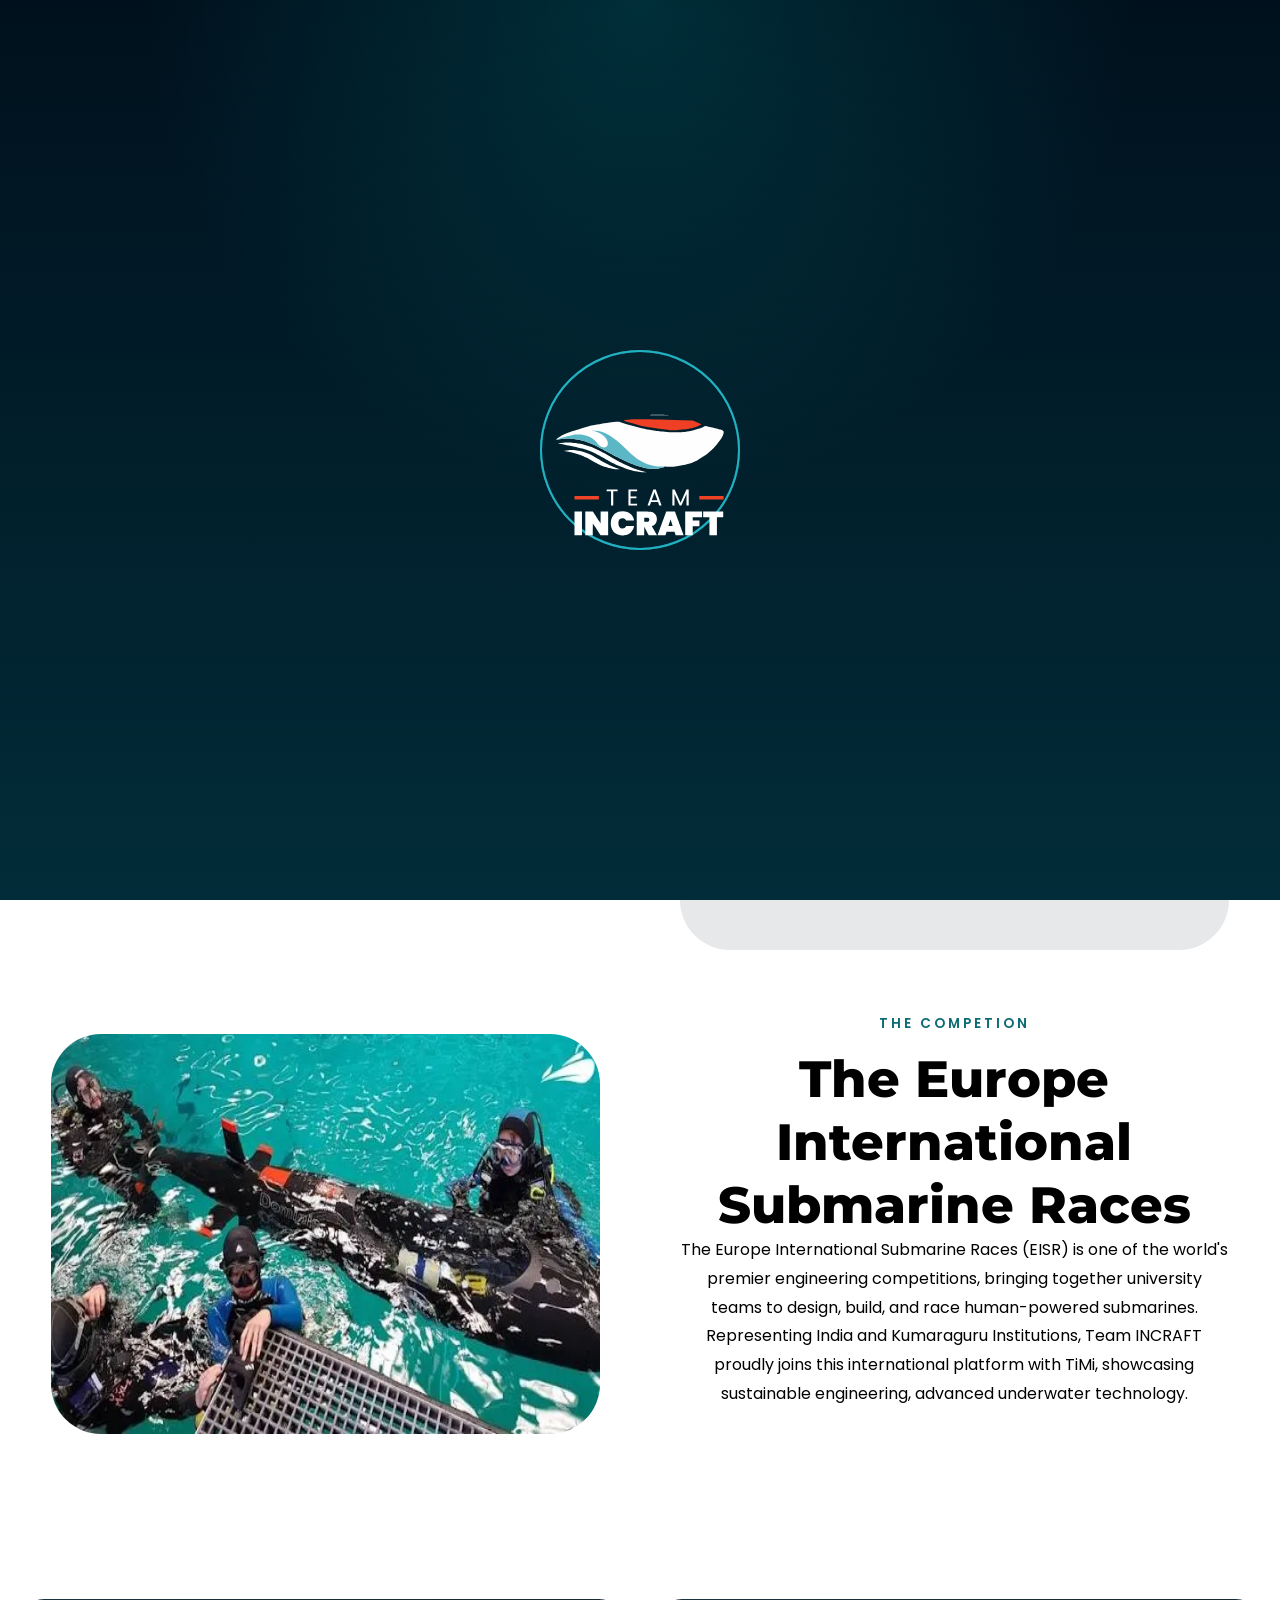
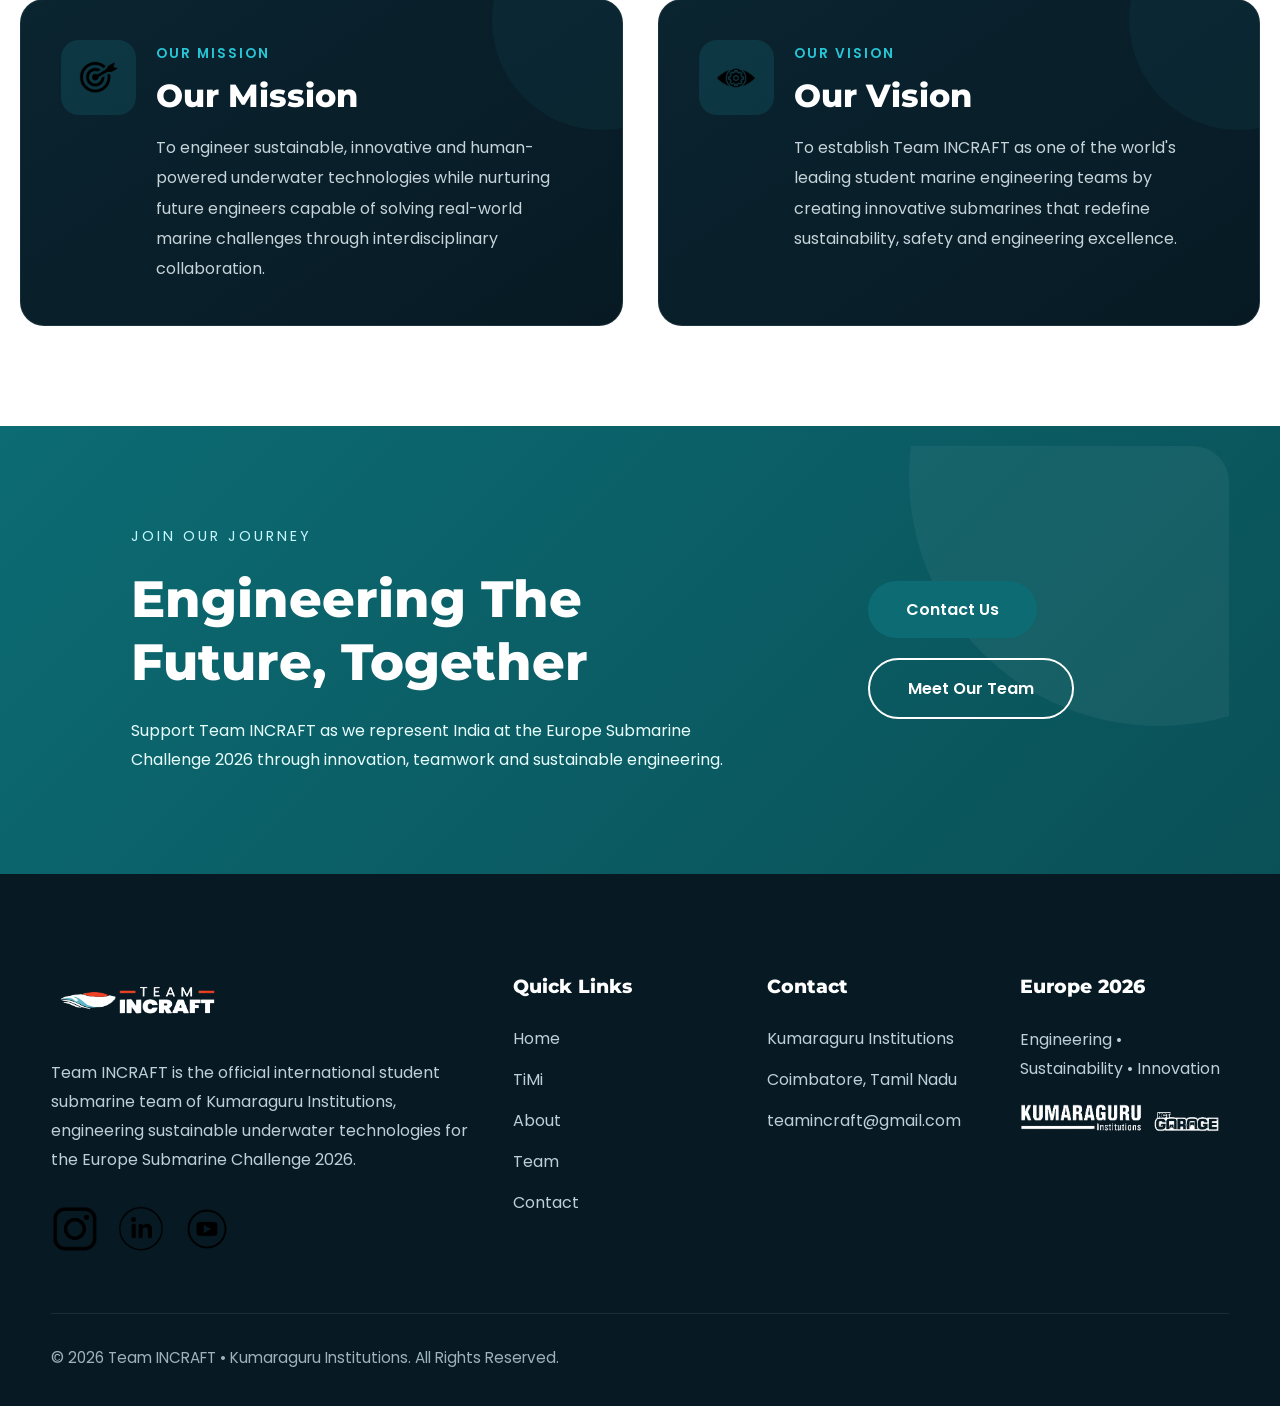
==== commit 183fef01: "Completed" ====
--- a/about.html
+++ b/about.html
@@ -533,11 +533,6 @@
 
                     </p>
 
-                    <p>
-
-                       Designed & Developed by Aatif
-
-                    </p>
 
                 </div>
 
--- a/css/style.css
+++ b/css/style.css
@@ -186,6 +186,7 @@
 
 .primary-btn{
 
+    
     display:inline-flex;
     align-items:center;
     justify-content:center;
@@ -281,26 +282,6 @@
 
 }
 
-.light-rays{
-
-    position:absolute;
-
-    width:100%;
-
-    height:100%;
-
-    background:
-    repeating-linear-gradient(
-    100deg,
-    rgba(255,255,255,.08),
-    rgba(255,255,255,.02) 90px,
-    transparent 180px);
-
-    opacity:.4;
-
-    animation:rays 4s linear infinite;
-
-}
 
 .loader-submarine{
 
@@ -636,21 +617,6 @@
     object-fit:cover;
 
     transform:scale(1.02);
-
-}
-.hero-home {
-
-    position:absolute;
-
-    inset:0;
-    width:100%;
-    min-width:0;
-    max-width:100%;
-    height:100%;
-
-    object-fit:cover;
-
-    z-index:-2;
 
 }
 
@@ -1305,7 +1271,7 @@
 
     display:grid;
 
-    grid-template-columns:repeat(3,1fr);
+    grid-template-columns:repeat(4,1fr);
 
     gap:35px;
 
@@ -1335,12 +1301,23 @@
 
     width:100%;
 
-    height:500px;
-
-    border:2px dashed #d7d7d7;
-
-    background:#fafafa;
-
+    height:250px;
+
+    background:#8eaa0eab;
+}
+.team-image img{
+    height: 100%;
+    width: 100%;
+}
+.team-info h3{
+    font-size: 0.5cm;
+    padding-left: 20px;
+    color:#08474d
+}
+.team-info p{
+    padding-left: 20px;
+    font-size: 0.3cm;
+    color: #000000;
 }
 
 .section-button{
@@ -1964,7 +1941,6 @@
     width:160px;
     height:55px;
 
-    border:2px dashed rgba(255,255,255,.25);
     border-radius:10px;
 
 }
@@ -2062,8 +2038,6 @@
     height:55px;
 
     border-radius:50%;
-
-    border:2px solid rgba(255,255,255,.25);
 
     transition:.3s;
 
@@ -3189,3 +3163,96 @@
 .kumaraguru-section{
     margin-top: 20px;
 }
+/*==================================================
+COUNTDOWN
+====================================================*/
+
+.countdown-card{
+    
+    float: right;
+
+    padding:22px;
+    padding-left: 50px;
+    padding-right: 50px;
+
+    border-radius:22px;
+
+    background:rgba(255,255,255,.05);
+
+    backdrop-filter:blur(18px);
+
+    border:1px solid rgba(255,255,255,.08);
+
+}
+
+.countdown-title{
+
+    text-align:center;
+
+    color:var(--text-accent);
+
+    font-size:.8rem;
+
+    letter-spacing:2px;
+
+    font-weight:600;
+
+    margin-bottom:18px;
+
+}
+
+.countdown-grid{
+    
+
+    display:grid;
+
+    grid-template-columns:repeat(4,1fr);
+
+    gap:15px;
+
+}
+
+.countdown-box{
+
+    text-align:center;
+
+}
+
+.countdown-box h2{
+
+    font-size:2rem;
+
+    color:#fff;
+
+    font-weight:700;
+
+    margin-bottom:6px;
+
+}
+
+.countdown-box span{
+
+    font-size:.75rem;
+
+    color:#9EB6C2;
+
+    letter-spacing:1px;
+
+}
+.countdown-status{
+
+    margin-top:18px;
+
+    text-align:center;
+
+    color:#C6D3D9;
+
+    font-size:.9rem;
+
+    letter-spacing:1px;
+
+    font-weight:500;
+
+    opacity:.9;
+
+}
--- a/css/responsive.css
+++ b/css/responsive.css
@@ -478,7 +478,7 @@
 ====================================================*/
 
 @media (max-width:480px){
-    .mission-vision{
+.mission-vision{
 
     padding:70px 0;
 
@@ -492,7 +492,8 @@
     text-align:left;
 
     padding:28px;
-
+    margin-left: 0px;
+    margin-right: 0px;
 }
 
 .mission-icon,
@@ -533,7 +534,7 @@
 }
 .scroll-indicator p{
     margin-top: 20px;
-    margin-left: 300%;
+    margin-left: 15%;
 }
 .hero-home .hero-content{
 
@@ -780,7 +781,7 @@
 
 .team-image{
 
-    height:320px;
+    height:250px;
 
 }
 
@@ -844,7 +845,31 @@
     gap:30px;
 
 }
-
+.countdown-card{
+
+    margin:28px 0;
+
+    padding:18px;
+
+}
+
+.countdown-grid{
+
+    gap:10px;
+
+}
+
+.countdown-box h2{
+
+    font-size:1.6rem;
+
+}
+
+.countdown-box span{
+
+    font-size:.65rem;
+
+}
 .sponsor-logo{
 
     width:130px;
@@ -926,7 +951,7 @@
 
 .team-image{
 
-    height:280px;
+    height:220px;
 
 }
 
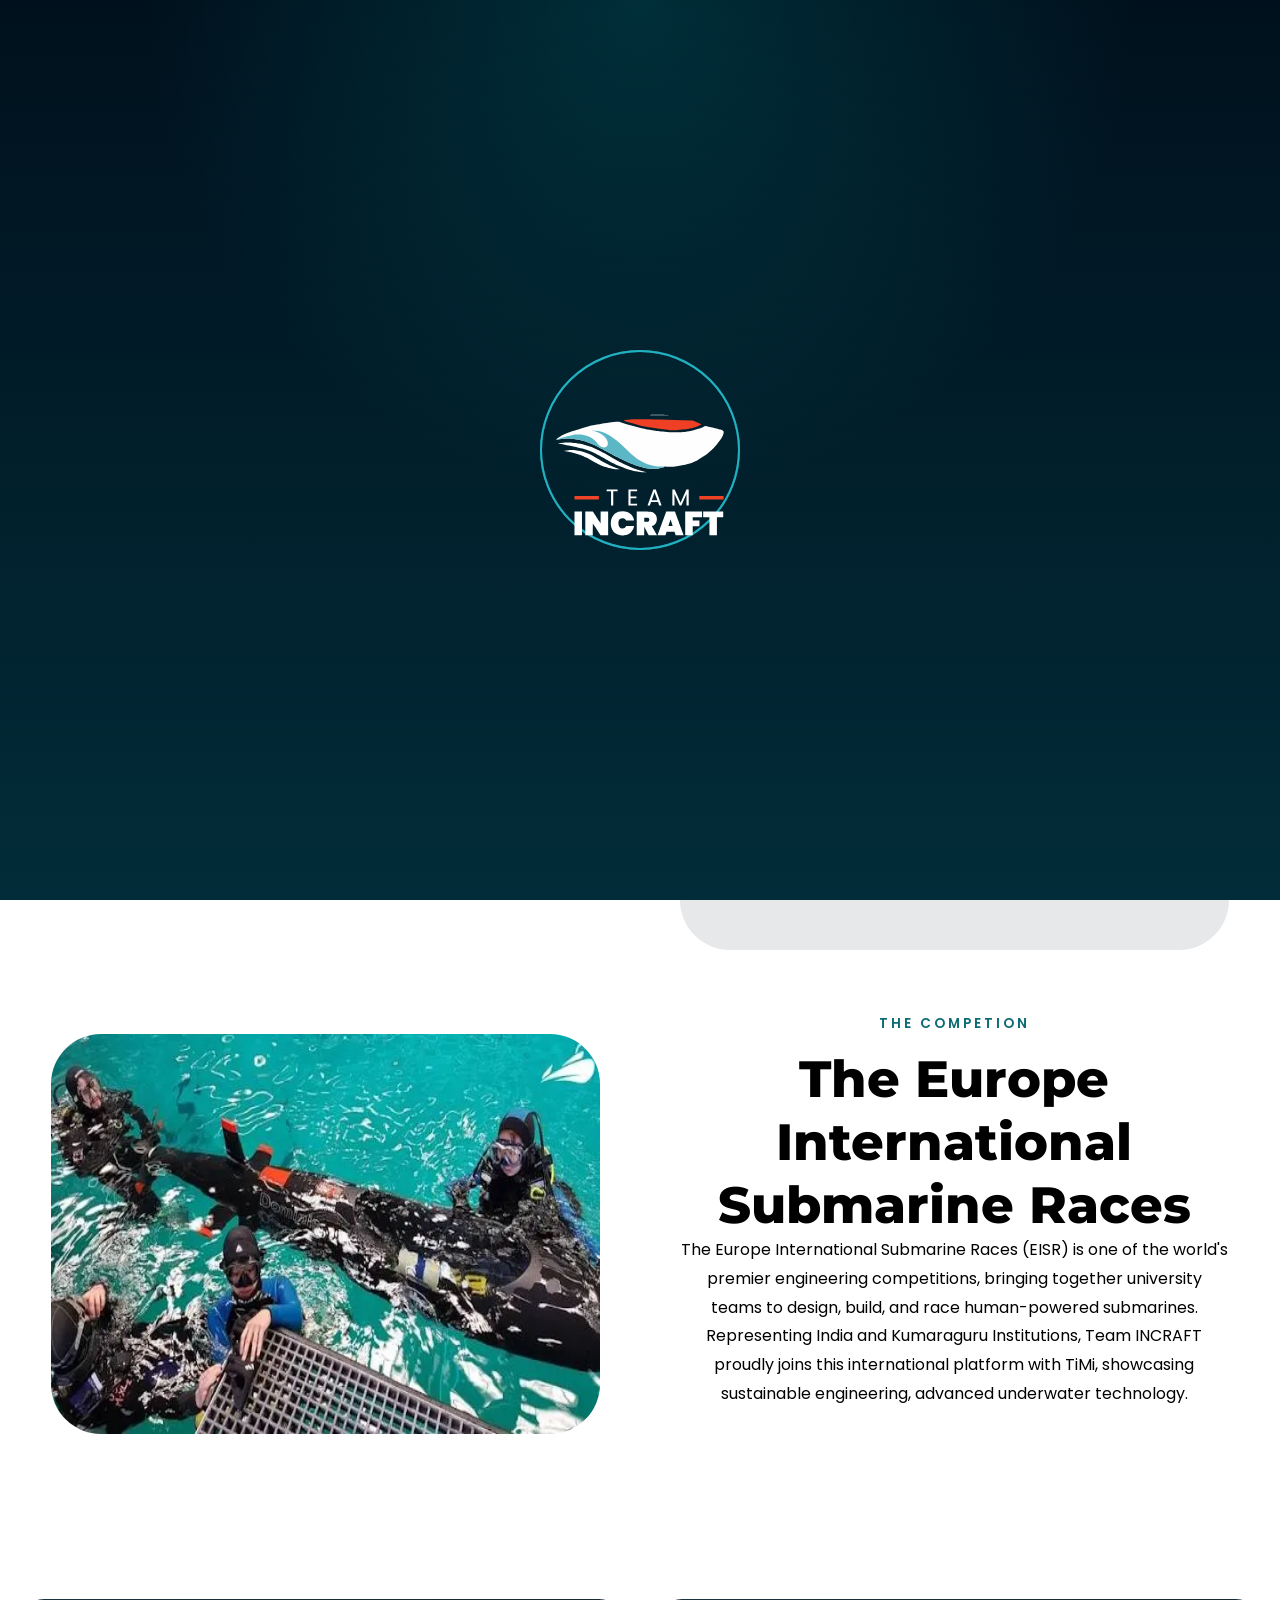
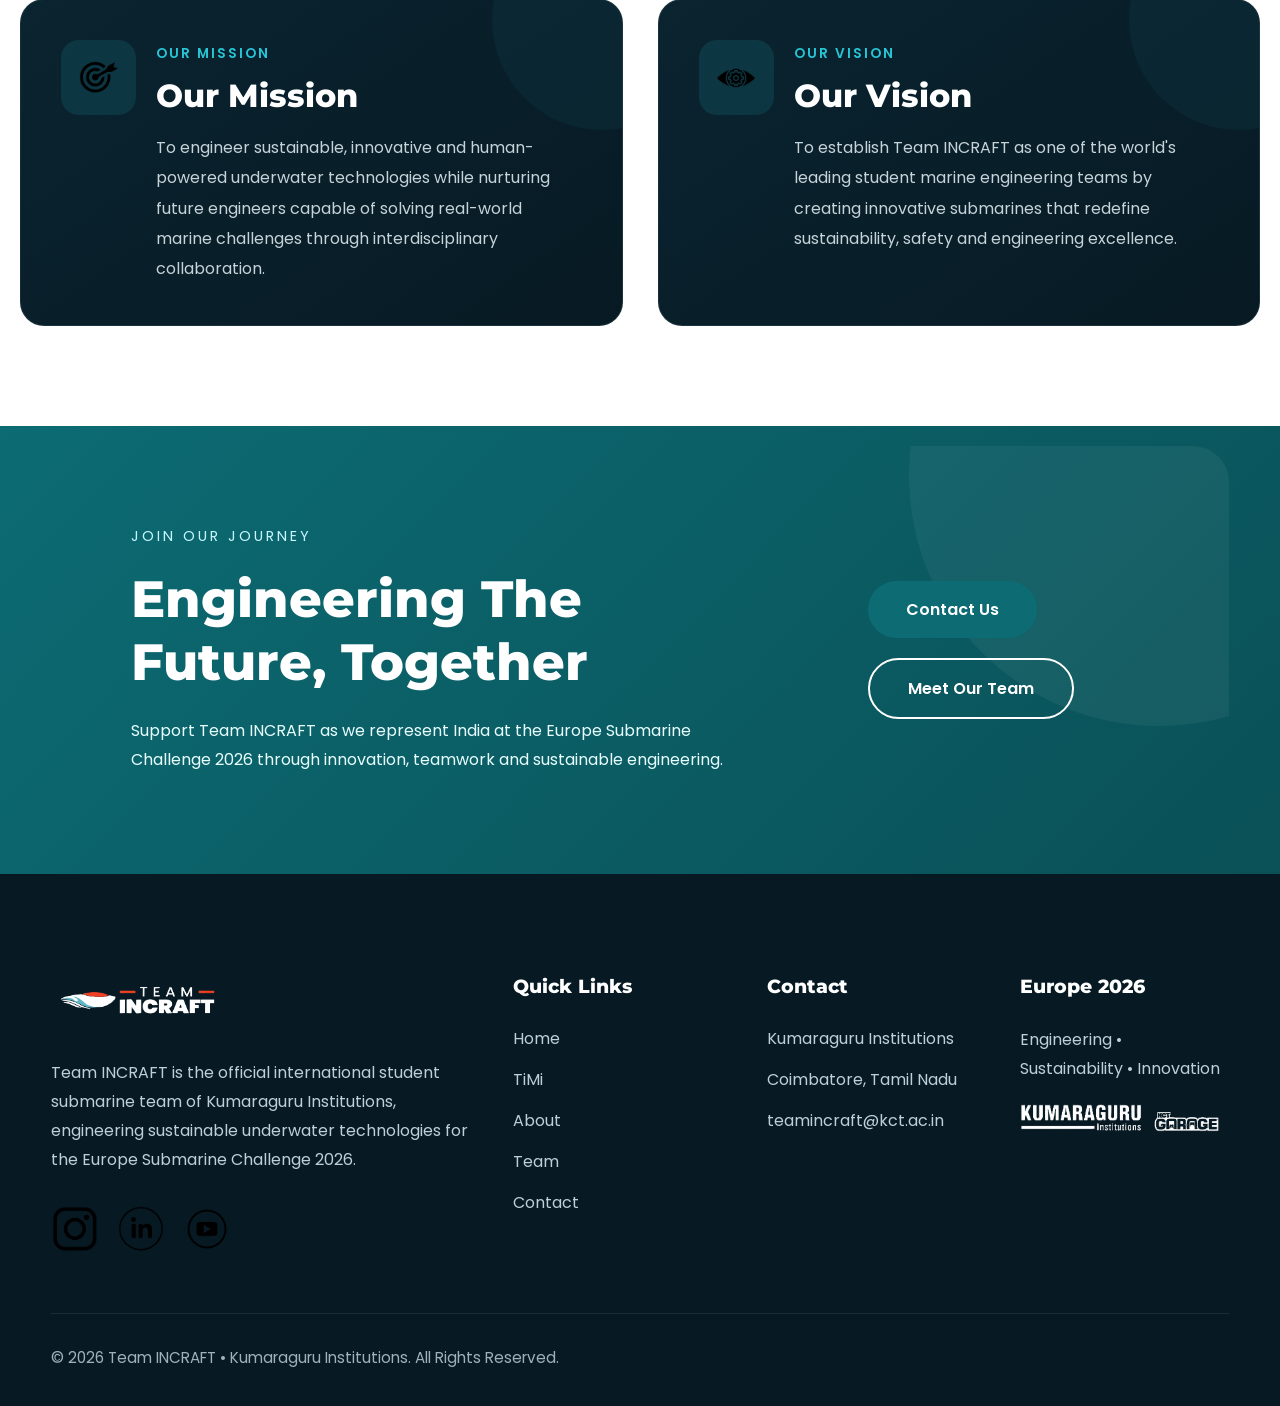
==== commit b00048b0: "completedddd" ====
--- a/about.html
+++ b/about.html
@@ -70,7 +70,7 @@
 
                 <a href="index.html" class="logo">
 
-                    <div class="logo-box"> <img src="/assets/images/logos/logo.webp"></div>
+                    <div class="logo-box"> <img src="assets/images/logos/logo.webp"></div>
 
                 </a>
 
@@ -143,7 +143,7 @@
 
                 <div class="about-image">
 
-                    <img src="/assets/images/about/institution.webp">
+                    <img src="assets/images/about/institution.webp">
 
                 </div>
                   <div class="section-heading center">
@@ -208,7 +208,7 @@
 
                 <div class="about-image">
 
-                    <img src="/assets/images/about/garage.webp">
+                    <img src="assets/images/about/garage.webp">
                 </div>
 
             </div>
@@ -232,7 +232,7 @@
 
             <div class="about-image">
 
-                <img src="/assets/images/about/eIsr.webp">
+                <img src="assets/images/about/eIsr.webp">
 
             </div>
                 <div class="section-heading center">
@@ -271,7 +271,7 @@
     <div class="mission-card">
 
         <div class="mission-icon">
-            <img src="/assets/icons/mission.webp">
+            <img src="assets/icons/mission.webp">
         </div>
 
         <div class="mission-content">
@@ -398,7 +398,7 @@
 
                         <div class="footer-logo">
 
-                             <img src="/assets/images/logos/logo.webp">
+                             <img src="assets/images/logos/logo.webp">
 
                         </div>
 
@@ -416,19 +416,19 @@
 
                             <a href="https://www.instagram.com/teamincraft" aria-label="Instagram">
 
-                                <img src="/assets/images/logos/insta.webp">
+                                <img src="assets/images/logos/insta.webp">
 
                             </a>
 
                             <a href="https://www.linkedin.com/company/teamincraft/" aria-label="LinkedIn">
 
-                                <img src="/assets/images/logos/linkedin.webp">
+                                <img src="assets/images/logos/linkedin.webp">
 
                             </a>
 
                             <a href="https://www.youtube.com/@TeamInCraft" aria-label="YouTube">
 
-                               <img src="/assets/images/logos/youtube.webp">
+                               <img src="assets/images/logos/youtube.webp">
 
                             </a>
 
@@ -488,7 +488,7 @@
 
                             <li>
 
-                                teamincraft@gmail.com
+                                teamincraft@kct.ac.in
 
                             </li>
 
@@ -514,7 +514,7 @@
 
                         <div class="footer-kct-logo">
 
-                            <img src="/assets/images/logos/kct.webp">
+                            <img src="assets/images/logos/kct.webp">
 
                         </div>
 
